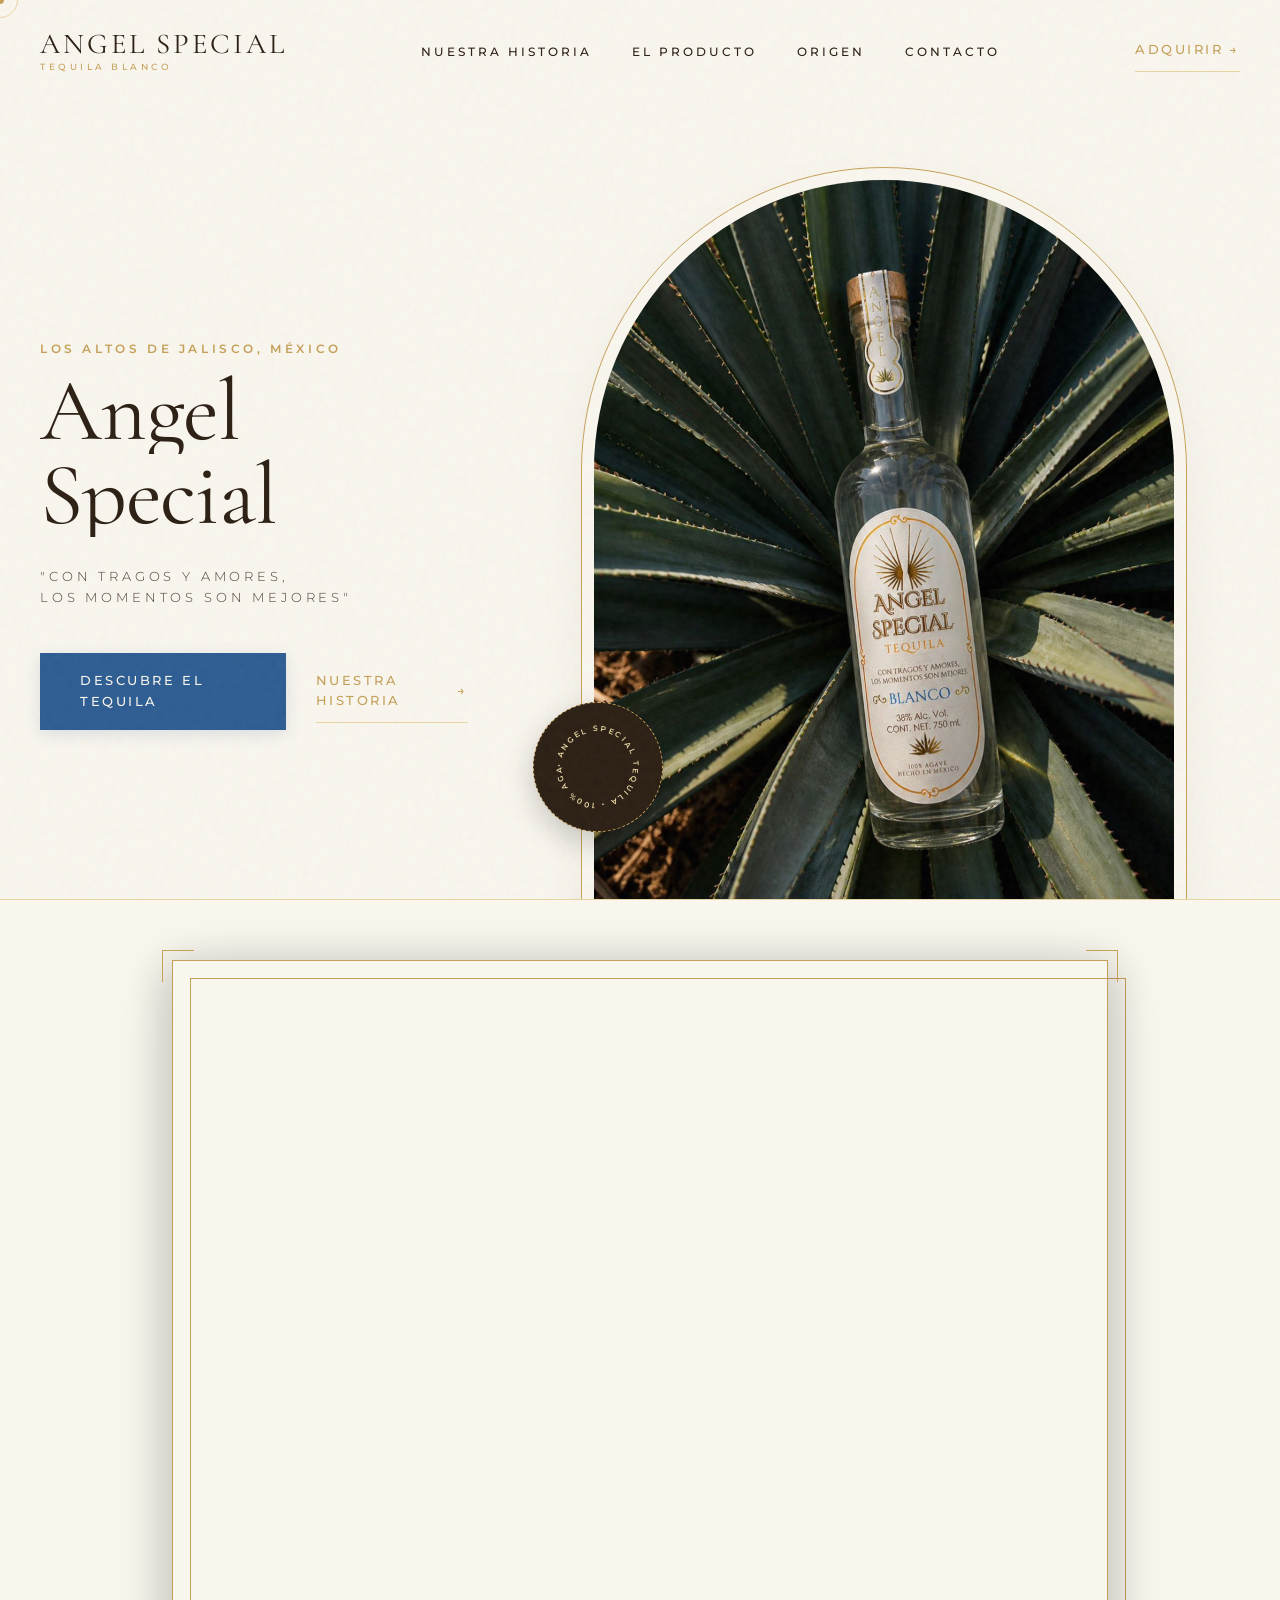
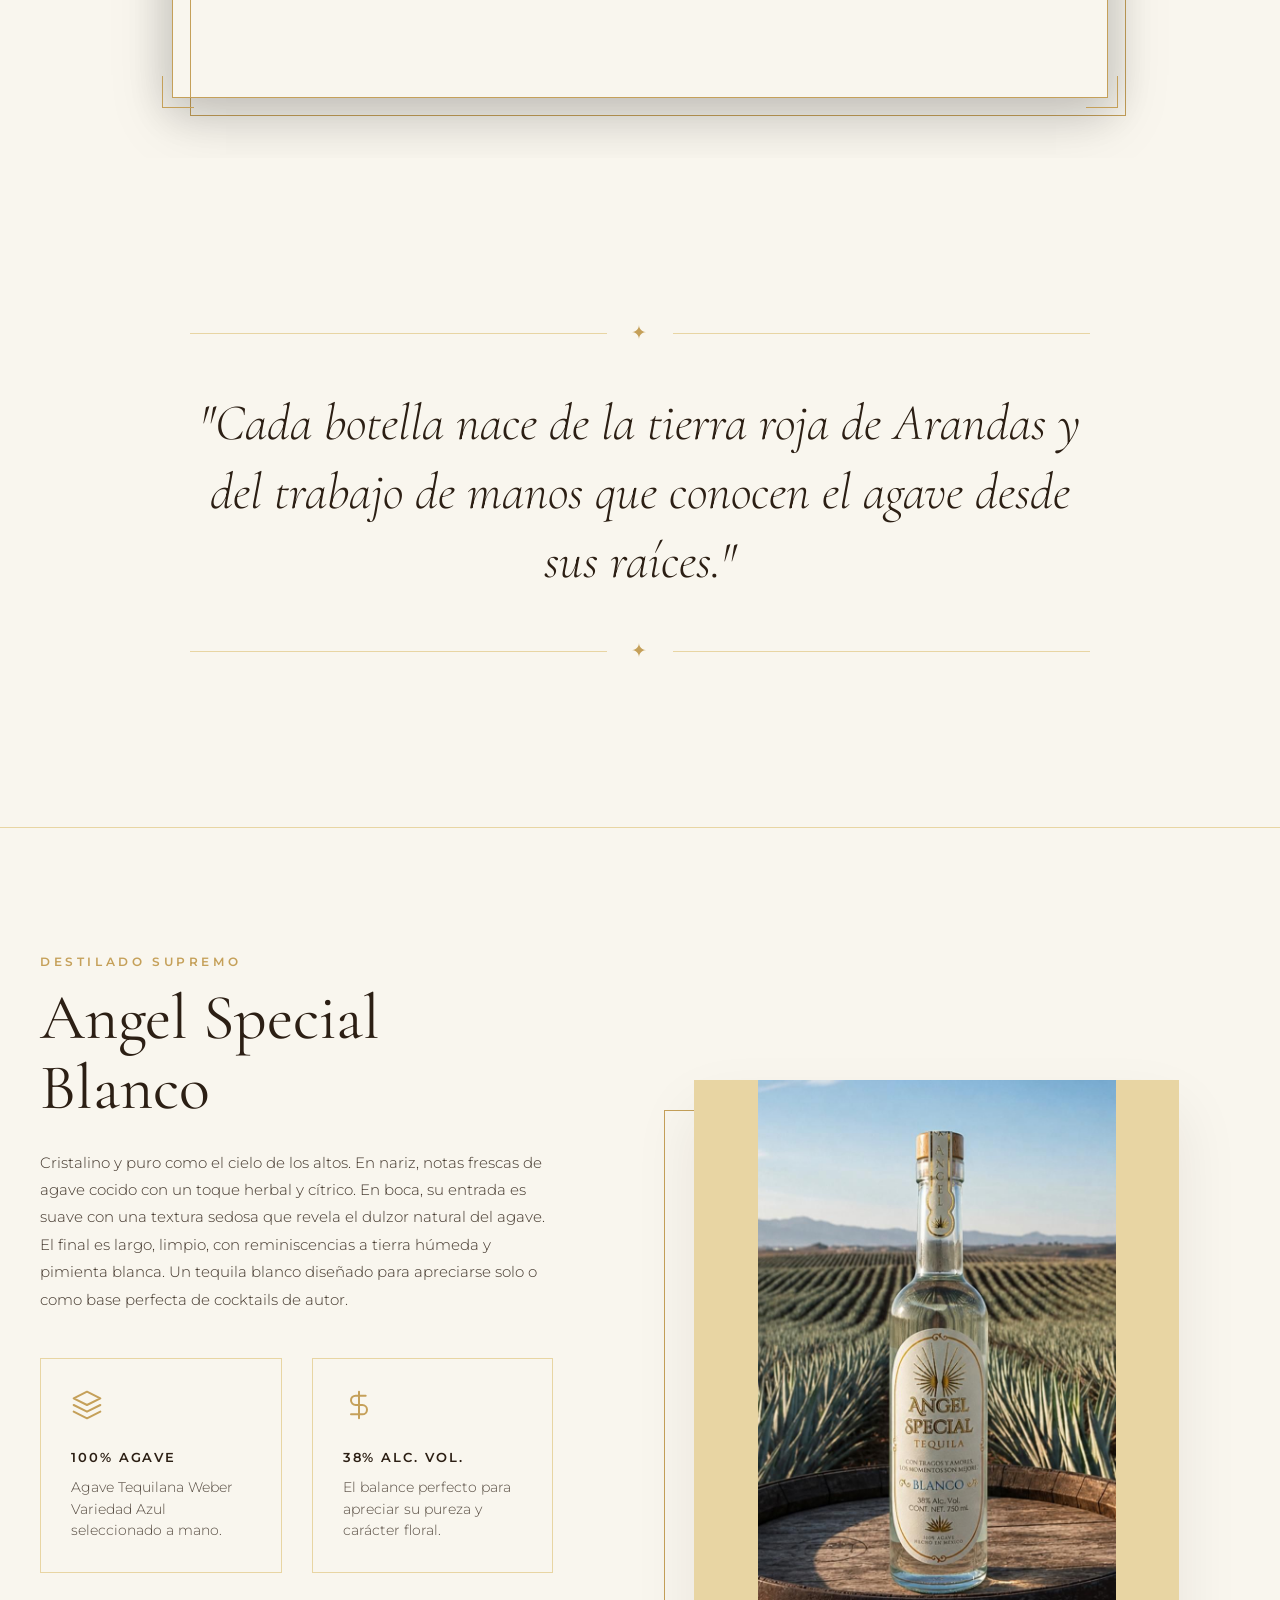
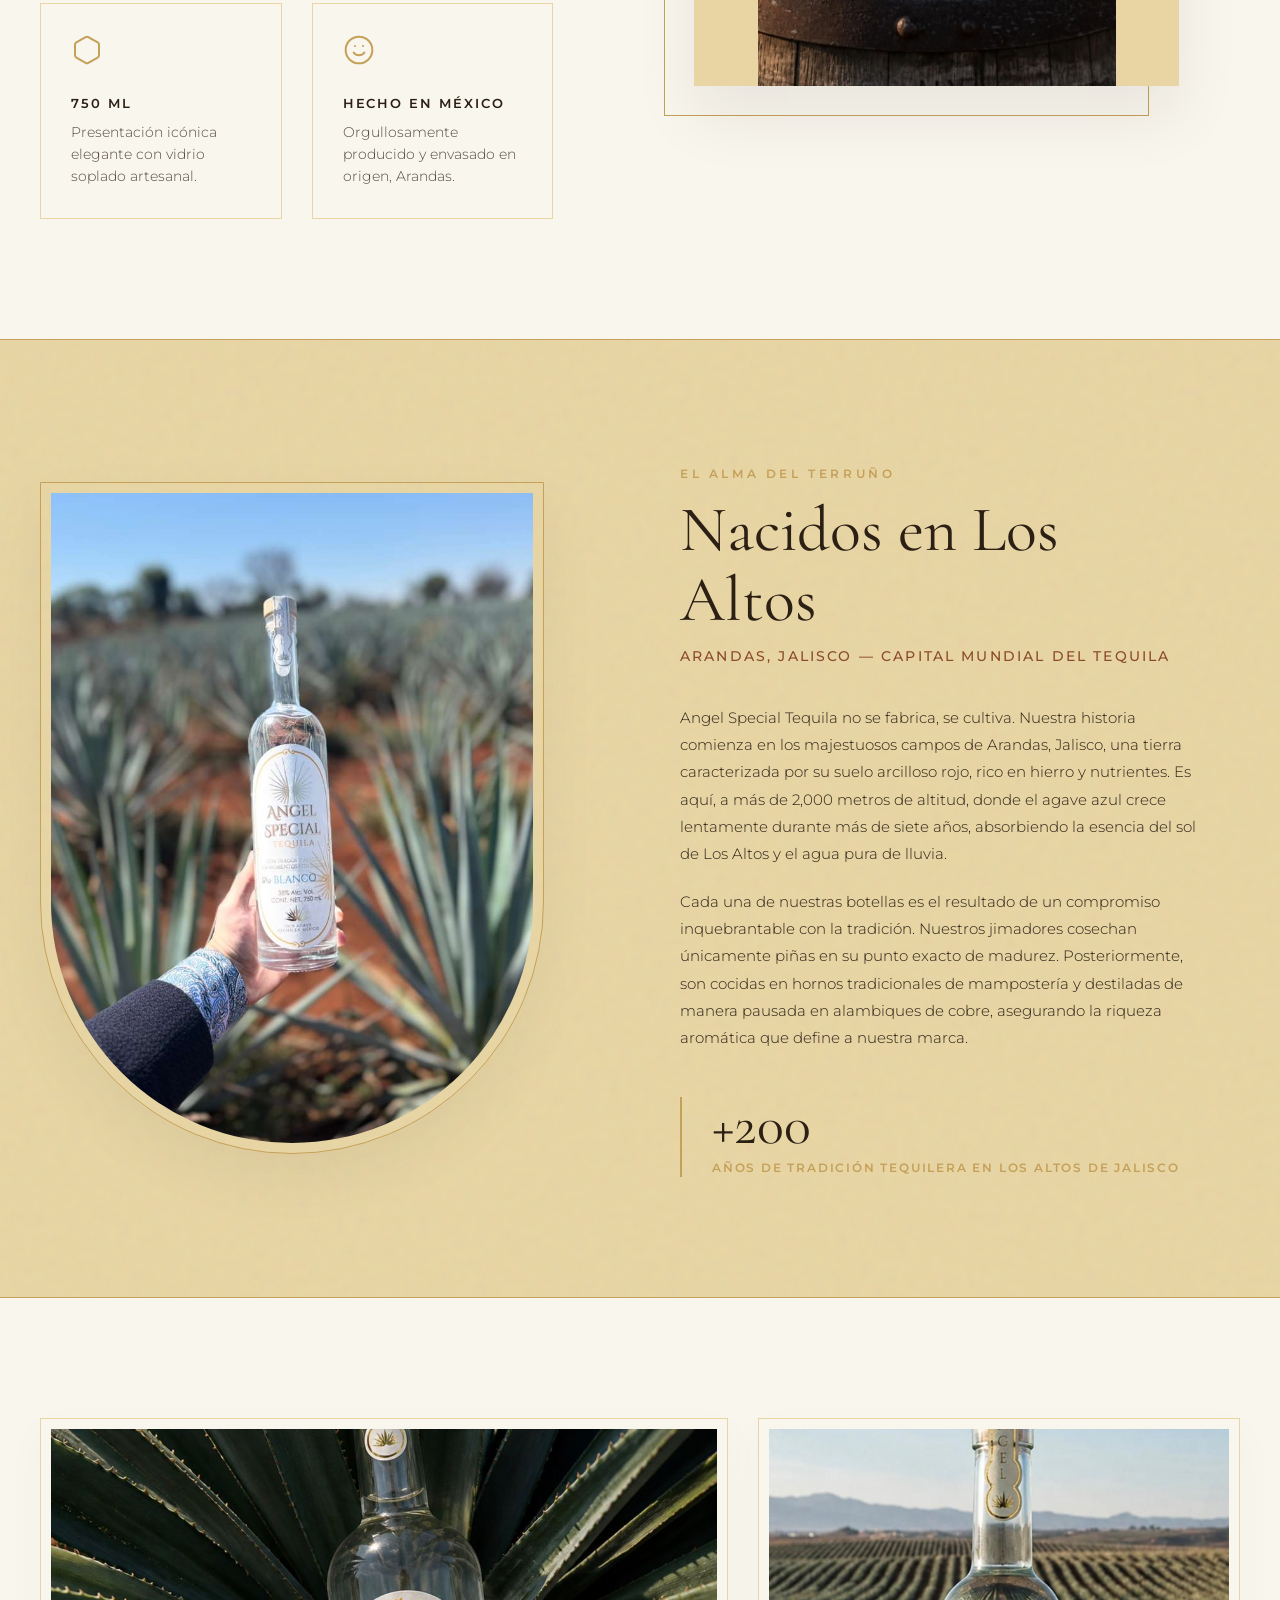
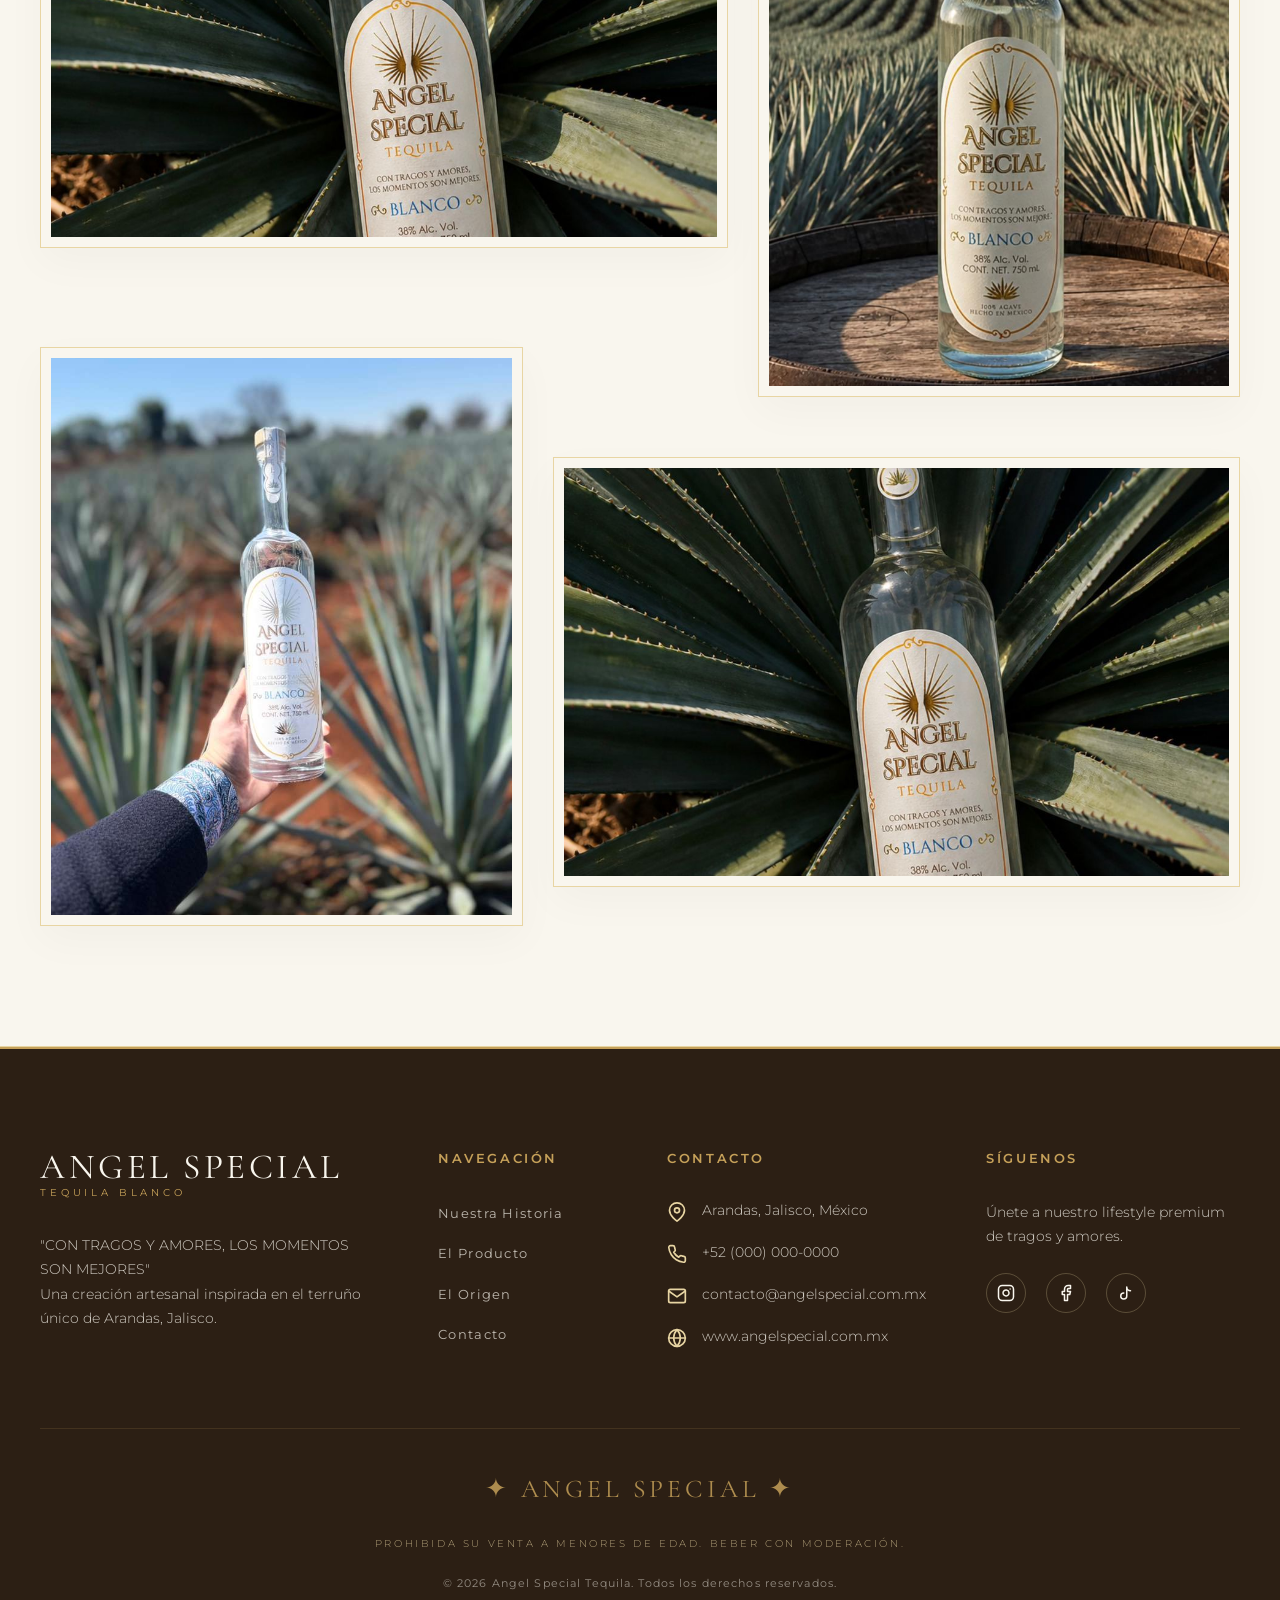
==== Angel Especial/index.html @ c97b9069 "feat: add Angel Special Tequila page" ====
<!DOCTYPE html>
<html lang="es">

<head>
  <meta charset="UTF-8">
  <meta name="viewport" content="width=device-width, initial-scale=1.0">
  <title>Angel Special Tequila | Orgullo de Los Altos de Jalisco</title>

  <!-- Meta tags de SEO y Optimización -->
  <meta name="description"
    content="Descubre Angel Special Tequila Blanco, 100% Agave Azul de Arandas, Jalisco. Tradición artesanal, sabor puro con notas cítricas e herbales. Un tequila premium excepcional.">
  <meta name="keywords"
    content="Tequila Blanco, Angel Special, Tequila Artesanal, Arandas Jalisco, Los Altos, Bebida Premium, 100% Agave">

  <!-- Open Graph / Redes Sociales -->
  <meta property="og:type" content="website">
  <meta property="og:title" content="Angel Special Tequila | Orgullo de Los Altos de Jalisco">
  <meta property="og:description"
    content="Sabor artesanal nacido de la tierra roja de Arandas. Con tragos y amores, los momentos son mejores.">
  <meta property="og:image" content="IMAGES/Botella en el agave.jpeg">
  <meta property="og:url" content="https://www.angelspecial.com.mx">

  <!-- Google Fonts -->
  <link rel="preconnect" href="https://fonts.googleapis.com">
  <link rel="preconnect" href="https://fonts.gstatic.com" crossorigin>
  <link
    href="https://fonts.googleapis.com/css2?family=Cormorant+Garamond:ital,wght@0,300;0,400;0,600;0,700;1,400;1,600&family=Montserrat:ital,wght@0,300;0,400;0,500;0,600;1,300&display=swap"
    rel="stylesheet">

  <style>
    /* ----------------------------------------------------
       SISTEMA DE DISEÑO & VARIABLES (:root)
       ---------------------------------------------------- */
    :root {
      /* Paleta de Colores Exclusiva */
      --color-ivory: #F9F6EE;
      /* Fondo principal — marfil cálido */
      --color-dark: #2C1F14;
      /* Textos y contrastes — marrón casi negro */
      --color-gold: #C5A059;
      /* Acentos primarios — oro envejecido */
      --color-gold-lt: #E8D5A3;
      /* Oro claro — fondos secundarios y bordes */
      --color-cobalt: #2D5D93;
      /* CTA principal — azul cobalto */
      --color-agave: #6B7B5E;
      /* Acento terciario — verde agave */
      --color-terra: #8B4B2A;
      /* Detalle cálido — tierra roja de Arandas */

      /* Tipografía */
      --font-display: 'Cormorant Garamond', serif;
      --font-sans: 'Montserrat', sans-serif;

      /* Animaciones y Transiciones */
      --transition-smooth: all 0.8s cubic-bezier(0.16, 1, 0.3, 1);
      --transition-medium: all 0.4s cubic-bezier(0.25, 0.8, 0.25, 1);
      --transition-fast: all 0.25s ease;

      /* Ancho de Contenedor */
      --max-width: 1400px;
    }

    /* Reset & Estilos Base */
    *,
    *::before,
    *::after {
      box-sizing: border-box;
      margin: 0;
      padding: 0;
    }

    html {
      scroll-behavior: smooth;
      -webkit-font-smoothing: antialiased;
      -moz-osx-font-smoothing: grayscale;
    }

    body {
      background-color: var(--color-ivory);
      color: var(--color-dark);
      font-family: var(--font-sans);
      font-weight: 400;
      line-height: 1.6;
      overflow-x: hidden;
      position: relative;
    }

    /* Textura de Papel de Lujo Sutil Overlay */
    body::before {
      content: "";
      position: fixed;
      top: 0;
      left: 0;
      width: 100vw;
      height: 100vh;
      pointer-events: none;
      z-index: 9999;
      opacity: 0.045;
      background-image: url("data:image/svg+xml,%3Csvg viewBox='0 0 200 200' xmlns='http://www.w3.org/2000/svg'%3E%3Cfilter id='noise'%3E%3CfeTurbulence type='fractalNoise' baseFrequency='0.65' numOctaves='3' stitchTiles='stitch'/%3E%3C/filter%3E%3Crect width='100%25' height='100%25' filter='url(%23noise)'/%3E%3C/svg%3E");
    }

    /* Ocultar cursor nativo en dispositivos con puntero fino para usar el cursor premium */
    @media (pointer: fine) {

      body,
      a,
      button,
      select,
      input,
      textarea {
        cursor: none !important;
      }
    }

    /* ----------------------------------------------------
       CURSOR PREMIUM PERSONALIZADO (Solo Desktop)
       ---------------------------------------------------- */
    .custom-cursor {
      display: none;
    }

    @media (pointer: fine) {
      .custom-cursor {
        display: block;
        width: 8px;
        height: 8px;
        background-color: var(--color-gold);
        border-radius: 50%;
        position: fixed;
        top: 0;
        left: 0;
        transform: translate(-50%, -50%);
        pointer-events: none;
        z-index: 10001;
        transition: width 0.2s, height 0.2s, background-color 0.2s;
      }

      .custom-cursor-follower {
        display: block;
        width: 36px;
        height: 36px;
        border: 1px solid var(--color-gold-lt);
        border-radius: 50%;
        position: fixed;
        top: 0;
        left: 0;
        transform: translate(-50%, -50%);
        pointer-events: none;
        z-index: 10000;
        transition: transform 0.08s cubic-bezier(0.25, 1, 0.5, 1), width 0.3s, height 0.3s, border-color 0.3s;
      }

      /* Hover States */
      body.hover-link .custom-cursor {
        width: 14px;
        height: 14px;
        background-color: var(--color-dark);
      }

      body.hover-link .custom-cursor-follower {
        width: 52px;
        height: 52px;
        border-color: var(--color-gold);
        background-color: rgba(197, 160, 89, 0.08);
      }

      body.hover-cobalt .custom-cursor {
        background-color: var(--color-cobalt);
        width: 12px;
        height: 12px;
      }

      body.hover-cobalt .custom-cursor-follower {
        border-color: var(--color-cobalt);
        background-color: rgba(45, 93, 147, 0.06);
        width: 52px;
        height: 52px;
      }
    }

    /* ----------------------------------------------------
       ELEMENTOS ESTRUCTURALES Y UTILIDADES
       ---------------------------------------------------- */
    .container {
      max-width: var(--max-width);
      margin: 0 auto;
      padding: 0 40px;
      position: relative;
    }

    @media (max-width: 768px) {
      .container {
        padding: 0 24px;
      }
    }

    section {
      padding: 120px 0;
      position: relative;
    }

    @media (max-width: 768px) {
      section {
        padding: 80px 0;
      }
    }

    /* Separadores Ornamentales */
    .ornament-separator {
      display: flex;
      align-items: center;
      justify-content: center;
      margin: 40px 0;
      position: relative;
      width: 100%;
    }

    .ornament-separator::before,
    .ornament-separator::after {
      content: "";
      height: 1px;
      background-color: var(--color-gold-lt);
      flex-grow: 1;
    }

    .ornament-separator::before {
      margin-right: 24px;
    }

    .ornament-separator::after {
      margin-left: 24px;
    }

    .ornament-diamond {
      font-family: var(--font-display);
      font-size: 1.2rem;
      color: var(--color-gold);
      user-select: none;
      letter-spacing: 0.15em;
    }

    /* Tipografía Global */
    h1,
    h2,
    h3,
    h4,
    .font-editorial {
      font-family: var(--font-display);
      font-weight: 400;
      color: var(--color-dark);
    }

    .eyebrow {
      font-family: var(--font-sans);
      font-size: 0.75rem;
      font-weight: 600;
      text-transform: uppercase;
      letter-spacing: 0.3em;
      color: var(--color-gold);
      display: inline-block;
      margin-bottom: 12px;
    }

    /* Botones y CTAs */
    .btn {
      display: inline-flex;
      align-items: center;
      justify-content: center;
      font-family: var(--font-sans);
      font-size: 0.8rem;
      font-weight: 500;
      text-transform: uppercase;
      letter-spacing: 0.2em;
      text-decoration: none;
      padding: 18px 40px;
      transition: var(--transition-medium);
      position: relative;
      z-index: 1;
      border: none;
    }

    .btn-primary {
      background-color: var(--color-cobalt);
      color: var(--color-ivory);
      box-shadow: 0 4px 15px rgba(45, 93, 147, 0.15);
    }

    .btn-primary::after {
      content: "";
      position: absolute;
      top: 0;
      left: 0;
      width: 100%;
      height: 100%;
      background-color: var(--color-dark);
      z-index: -1;
      transform: scaleX(0);
      transform-origin: right;
      transition: transform 0.4s cubic-bezier(0.16, 1, 0.3, 1);
    }

    .btn-primary:hover {
      box-shadow: 0 8px 25px rgba(45, 93, 147, 0.3);
      transform: translateY(-2px);
    }

    .btn-primary:hover::after {
      transform: scaleX(1);
      transform-origin: left;
    }

    .btn-secondary {
      background-color: transparent;
      color: var(--color-gold);
      padding: 10px 0;
      border-bottom: 1px solid var(--color-gold-lt);
      font-size: 0.8rem;
      transition: var(--transition-medium);
    }

    .btn-secondary span {
      display: inline-block;
      transition: transform 0.3s ease;
      margin-left: 6px;
    }

    .btn-secondary:hover {
      color: var(--color-dark);
      border-bottom-color: var(--color-dark);
    }

    .btn-secondary:hover span {
      transform: translateX(6px);
    }

    /* ----------------------------------------------------
       [ 1 ] NAV / HEADER
       ---------------------------------------------------- */
    .header-nav {
      position: fixed;
      top: 0;
      left: 0;
      width: 100%;
      z-index: 1000;
      transition: var(--transition-medium);
      padding: 30px 0;
      border-bottom: 1px solid transparent;
    }

    .header-nav.scrolled {
      background-color: var(--color-ivory);
      padding: 18px 0;
      border-bottom: 1px solid var(--color-gold-lt);
      box-shadow: 0 4px 20px rgba(44, 31, 20, 0.03);
    }

    .nav-container {
      display: flex;
      justify-content: space-between;
      align-items: center;
      max-width: var(--max-width);
      margin: 0 auto;
      padding: 0 40px;
    }

    @media (max-width: 768px) {
      .nav-container {
        padding: 0 24px;
      }
    }

    .logo {
      font-family: var(--font-display);
      font-size: 1.8rem;
      font-weight: 400;
      color: var(--color-dark);
      text-decoration: none;
      letter-spacing: 0.1em;
      transition: var(--transition-fast);
      display: flex;
      flex-direction: column;
      line-height: 1;
    }

    .logo span.sublogo {
      font-family: var(--font-sans);
      font-size: 0.55rem;
      font-weight: 500;
      letter-spacing: 0.4em;
      color: var(--color-gold);
      margin-top: 4px;
      text-transform: uppercase;
    }

    .nav-menu {
      display: flex;
      gap: 40px;
      list-style: none;
    }

    .nav-link {
      font-family: var(--font-sans);
      font-size: 0.75rem;
      font-weight: 500;
      text-transform: uppercase;
      letter-spacing: 0.25em;
      color: var(--color-dark);
      text-decoration: none;
      position: relative;
      padding: 8px 0;
      transition: var(--transition-fast);
    }

    .nav-link::after {
      content: "";
      position: absolute;
      bottom: 0;
      left: 0;
      width: 100%;
      height: 1px;
      background-color: var(--color-gold);
      transform: scaleX(0);
      transform-origin: right;
      transition: transform 0.4s cubic-bezier(0.16, 1, 0.3, 1);
    }

    .nav-link:hover {
      color: var(--color-gold);
    }

    .nav-link:hover::after {
      transform: scaleX(1);
      transform-origin: left;
    }

    .nav-actions {
      display: flex;
      align-items: center;
    }

    /* Menú Hamburguesa Minimalista (Mobile) */
    .menu-toggle {
      display: none;
      background: none;
      border: none;
      width: 30px;
      height: 20px;
      position: relative;
      z-index: 1100;
    }

    .menu-toggle span {
      display: block;
      width: 100%;
      height: 1px;
      background-color: var(--color-dark);
      position: absolute;
      transition: var(--transition-medium);
    }

    .menu-toggle span:nth-child(1) {
      top: 0;
    }

    .menu-toggle span:nth-child(2) {
      top: 9px;
    }

    .menu-toggle span:nth-child(3) {
      top: 18px;
    }

    .menu-toggle.active span:nth-child(1) {
      transform: translateY(9px) rotate(45deg);
      background-color: var(--color-ivory);
    }

    .menu-toggle.active span:nth-child(2) {
      opacity: 0;
    }

    .menu-toggle.active span:nth-child(3) {
      transform: translateY(-9px) rotate(-45deg);
      background-color: var(--color-ivory);
    }

    /* Cajón de Menú Móvil */
    .mobile-drawer {
      position: fixed;
      top: 0;
      right: -100%;
      width: 100%;
      height: 100vh;
      background-color: var(--color-dark);
      z-index: 1050;
      display: flex;
      flex-direction: column;
      justify-content: center;
      align-items: center;
      transition: right 0.6s cubic-bezier(0.16, 1, 0.3, 1);
      padding: 40px;
    }

    .mobile-drawer.active {
      right: 0;
    }

    .mobile-menu {
      list-style: none;
      text-align: center;
      display: flex;
      flex-direction: column;
      gap: 30px;
      margin-bottom: 50px;
    }

    .mobile-link {
      font-family: var(--font-display);
      font-size: 2.2rem;
      color: var(--color-ivory);
      text-decoration: none;
      letter-spacing: 0.1em;
      transition: var(--transition-fast);
      display: block;
    }

    .mobile-link:hover {
      color: var(--color-gold);
      transform: translateY(-5px);
    }

    .mobile-drawer-footer {
      text-align: center;
      color: var(--color-gold-lt);
    }

    .mobile-drawer-footer p {
      font-size: 0.7rem;
      letter-spacing: 0.2em;
      text-transform: uppercase;
      margin-bottom: 20px;
    }

    .mobile-drawer-socials {
      display: flex;
      gap: 20px;
      justify-content: center;
    }

    .mobile-drawer-socials a {
      color: var(--color-ivory);
      transition: var(--transition-fast);
    }

    .mobile-drawer-socials a:hover {
      color: var(--color-gold);
    }

    @media (max-width: 1024px) {
      .nav-menu {
        display: none;
      }

      .nav-actions {
        display: none;
      }

      .menu-toggle {
        display: block;
      }
    }

    /* ----------------------------------------------------
       [ 2 ] HERO SECTION
       ---------------------------------------------------- */
    .hero {
      height: 100vh;
      min-height: 750px;
      display: flex;
      align-items: center;
      padding: 0;
      position: relative;
      overflow: hidden;
      border-bottom: 1px solid var(--color-gold-lt);
    }

    .hero-layout {
      display: grid;
      grid-template-columns: 4.5fr 7.5fr;
      align-items: center;
      width: 100%;
      height: 100%;
      gap: 60px;
    }

    .hero-content {
      display: flex;
      flex-direction: column;
      justify-content: center;
      height: 100%;
      z-index: 10;
      padding-top: 80px;
    }

    .hero-title {
      font-size: 5.5rem;
      line-height: 0.95;
      margin-bottom: 30px;
      letter-spacing: -0.01em;
    }

    /* Animación de Título Palabra por Palabra */
    .word-wrapper {
      display: inline-block;
      overflow: hidden;
      vertical-align: bottom;
      margin-right: 0.15em;
    }

    .word-anim {
      display: inline-block;
      transform: translateY(110%);
      transition: transform 1.2s cubic-bezier(0.16, 1, 0.3, 1);
    }

    .hero.ready-to-animate .word-anim {
      transform: translateY(0);
    }

    .hero.ready-to-animate .word-anim.word-1 {
      transition-delay: 0.1s;
    }

    .hero.ready-to-animate .word-anim.word-2 {
      transition-delay: 0.25s;
    }

    .hero-slogan {
      font-family: var(--font-sans);
      font-size: 0.8rem;
      font-weight: 300;
      letter-spacing: 0.3em;
      text-transform: uppercase;
      color: var(--color-dark);
      margin-bottom: 45px;
      opacity: 0;
      transform: translateY(20px);
      transition: opacity 1.2s cubic-bezier(0.16, 1, 0.3, 1) 0.5s, transform 1.2s cubic-bezier(0.16, 1, 0.3, 1) 0.5s;
    }

    .hero.ready-to-animate .hero-slogan {
      opacity: 0.85;
      transform: translateY(0);
    }

    .hero-ctas {
      display: flex;
      align-items: center;
      gap: 30px;
      opacity: 0;
      transform: translateY(25px);
      transition: opacity 1.2s cubic-bezier(0.16, 1, 0.3, 1) 0.7s, transform 1.2s cubic-bezier(0.16, 1, 0.3, 1) 0.7s;
    }

    .hero.ready-to-animate .hero-ctas {
      opacity: 1;
      transform: translateY(0);
    }

    /* Hero Image Area (Asymmetric right column) */
    .hero-visual {
      height: 100%;
      width: 100%;
      position: relative;
      display: flex;
      align-items: center;
      justify-content: center;
      padding-top: 100px;
    }

    .hero-frame-container {
      width: 85%;
      height: 85%;
      position: relative;
      transform-style: preserve-3d;
      perspective: 1000px;
    }

    /* Arched Editorial Frame */
    .hero-arched-frame {
      width: 100%;
      height: 100%;
      border-radius: 400px 400px 0 0;
      border: 1px solid var(--color-gold);
      padding: 12px;
      position: relative;
      overflow: hidden;
      background-color: transparent;
      box-shadow: 0 20px 50px rgba(44, 31, 20, 0.05);
      transition: var(--transition-smooth);
    }

    .hero-arched-inner {
      width: 100%;
      height: 100%;
      border-radius: 388px 388px 0 0;
      overflow: hidden;
      position: relative;
      background: linear-gradient(135deg, #eae5d9 0%, #dbd4c3 100%);
    }

    .hero-image {
      width: 100%;
      height: 100%;
      object-fit: cover;
      transition: transform 0.6s cubic-bezier(0.25, 1, 0.5, 1);
      will-change: transform;
    }

    /* Sello Circular Giratorio Decorativo */
    .luxury-seal {
      position: absolute;
      bottom: 12%;
      left: -8%;
      width: 130px;
      height: 130px;
      z-index: 15;
      background-color: var(--color-dark);
      color: var(--color-gold-lt);
      border-radius: 50%;
      display: flex;
      align-items: center;
      justify-content: center;
      box-shadow: 0 10px 30px rgba(0, 0, 0, 0.2);
      border: 1px dashed var(--color-gold);
      transform: rotate(0deg);
      transition: var(--transition-smooth);
    }

    .luxury-seal svg {
      width: 80%;
      height: 80%;
      animation: rotateSeal 20s linear infinite;
    }

    @keyframes rotateSeal {
      to {
        transform: rotate(360deg);
      }
    }

    .luxury-seal-caption {
      position: absolute;
      bottom: -40px;
      right: 40px;
      font-family: var(--font-sans);
      font-size: 0.65rem;
      font-weight: 500;
      letter-spacing: 0.25em;
      text-transform: uppercase;
      color: var(--color-gold);
      opacity: 0.8;
    }

    /* Mobile Responsive para Hero */
    @media (max-width: 1200px) {
      .hero-title {
        font-size: 4.5rem;
      }
    }

    @media (max-width: 1024px) {
      .hero {
        height: auto;
        padding-top: 140px;
        padding-bottom: 80px;
      }

      .hero-layout {
        grid-template-columns: 1fr;
        gap: 50px;
      }

      .hero-content {
        padding-top: 0;
        text-align: center;
        align-items: center;
      }

      .hero-visual {
        padding-top: 0;
        height: 600px;
      }

      .hero-frame-container {
        width: 75%;
        height: 100%;
      }

      .luxury-seal {
        bottom: 5%;
        left: -4%;
        width: 100px;
        height: 100px;
      }
    }

    @media (max-width: 576px) {
      .hero-title {
        font-size: 3.5rem;
      }

      .hero-slogan {
        font-size: 0.7rem;
        letter-spacing: 0.2em;
      }

      .hero-ctas {
        flex-direction: column;
        width: 100%;
        gap: 15px;
      }

      .hero-ctas .btn {
        width: 100%;
      }

      .hero-visual {
        height: 480px;
      }

      .hero-frame-container {
        width: 90%;
      }
    }

    /* ----------------------------------------------------
       [ 3 ] STATEMENT / CITA DE MARCA
       ---------------------------------------------------- */
    .statement-section {
      background-color: var(--color-ivory);
      text-align: center;
      position: relative;
      z-index: 10;
    }

    .statement-content {
      max-width: 900px;
      margin: 0 auto;
    }

    .statement-quote {
      font-family: var(--font-display);
      font-size: 3.2rem;
      font-style: italic;
      font-weight: 300;
      color: var(--color-dark);
      line-height: 1.35;
      margin: 40px 0;
    }

    @media (max-width: 768px) {
      .statement-quote {
        font-size: 2.2rem;
      }
    }

    /* ----------------------------------------------------
       [ 4 ] EL PRODUCTO
       ---------------------------------------------------- */
    .product-section {
      background-color: var(--color-ivory);
      border-top: 1px solid var(--color-gold-lt);
    }

    .product-layout {
      display: grid;
      grid-template-columns: 5.5fr 6.5fr;
      gap: 80px;
      align-items: center;
    }

    .product-info {
      z-index: 10;
    }

    .product-title {
      font-size: 4rem;
      line-height: 1.1;
      margin-bottom: 25px;
    }

    .product-desc {
      font-family: var(--font-sans);
      font-weight: 300;
      font-size: 0.95rem;
      line-height: 1.8;
      color: var(--color-dark);
      margin-bottom: 45px;
      opacity: 0.9;
    }

    /* Grid de Características */
    .specs-grid {
      display: grid;
      grid-template-columns: repeat(2, 1fr);
      gap: 30px;
    }

    .spec-card {
      background-color: transparent;
      border: 1px solid var(--color-gold-lt);
      padding: 30px;
      transition: var(--transition-medium);
      position: relative;
      overflow: hidden;
    }

    .spec-card::before {
      content: "";
      position: absolute;
      top: 0;
      left: 0;
      width: 100%;
      height: 3px;
      background-color: var(--color-gold);
      transform: scaleX(0);
      transform-origin: left;
      transition: transform 0.4s cubic-bezier(0.16, 1, 0.3, 1);
    }

    .spec-card:hover {
      background-color: #fff;
      transform: translateY(-5px);
      box-shadow: 0 15px 35px rgba(44, 31, 20, 0.04);
      border-color: var(--color-gold);
    }

    .spec-card:hover::before {
      transform: scaleX(1);
    }

    .spec-icon {
      width: 32px;
      height: 32px;
      margin-bottom: 20px;
      color: var(--color-gold);
    }

    .spec-card h3 {
      font-family: var(--font-sans);
      font-size: 0.8rem;
      font-weight: 600;
      text-transform: uppercase;
      letter-spacing: 0.15em;
      color: var(--color-dark);
      margin-bottom: 8px;
    }

    .spec-card p {
      font-family: var(--font-sans);
      font-size: 0.85rem;
      font-weight: 300;
      color: var(--color-dark);
      opacity: 0.8;
    }

    /* Imagen del Producto en Lado Derecho */
    .product-visual {
      display: flex;
      justify-content: center;
      align-items: center;
      position: relative;
    }

    /* Offset Frame Aesthetic */
    .product-offset-frame {
      position: relative;
      width: 80%;
      aspect-ratio: 4 / 5;
    }

    .product-offset-border {
      position: absolute;
      top: 30px;
      left: -30px;
      width: 100%;
      height: 100%;
      border: 1px solid var(--color-gold);
      z-index: 1;
      pointer-events: none;
      transition: var(--transition-smooth);
    }

    .product-image-container {
      position: relative;
      width: 100%;
      height: 100%;
      overflow: hidden;
      z-index: 2;
      box-shadow: 0 30px 60px rgba(44, 31, 20, 0.08);
      background-color: var(--color-gold-lt);
    }

    .product-image {
      width: 100%;
      height: 100%;
      object-fit: contain;
      object-position: center;
      transition: transform 0.8s ease;
    }

    .product-offset-frame:hover .product-image {
      transform: scale(1.2);
    }

    .product-offset-frame:hover .product-offset-border {
      top: 15px;
      left: -15px;
    }

    @media (max-width: 1024px) {
      .product-layout {
        grid-template-columns: 1fr;
        gap: 60px;
      }

      .product-visual {
        order: -1;
      }

      .product-offset-frame {
        width: 65%;
      }
    }

    @media (max-width: 768px) {
      .product-title {
        font-size: 3.2rem;
      }

      .specs-grid {
        grid-template-columns: 1fr;
        gap: 20px;
      }

      .product-offset-frame {
        width: 85%;
      }
    }

    /* ----------------------------------------------------
       [ 5 ] NUESTRA HISTORIA / ORIGEN
       ---------------------------------------------------- */
    .history-section {
      background-color: var(--color-gold-lt);
      border-top: 1px solid var(--color-gold);
      border-bottom: 1px solid var(--color-gold);
      overflow: hidden;
    }

    /* Textura de grano extra en esta sección para dar sensación terrosa */
    .history-section::after {
      content: "";
      position: absolute;
      top: 0;
      left: 0;
      width: 100%;
      height: 100%;
      pointer-events: none;
      z-index: 1;
      opacity: 0.06;
      background-image: url("data:image/svg+xml,%3Csvg viewBox='0 0 200 200' xmlns='http://www.w3.org/2000/svg'%3E%3Cfilter id='noise'%3E%3CfeTurbulence type='fractalNoise' baseFrequency='0.4' numOctaves='4' stitchTiles='stitch'/%3E%3C/filter%3E%3Crect width='100%25' height='100%25' filter='url(%23noise)'/%3E%3C/svg%3E");
    }

    .history-layout {
      display: grid;
      grid-template-columns: 6fr 6fr;
      gap: 80px;
      align-items: center;
      position: relative;
      z-index: 2;
    }

    .history-visual {
      display: flex;
      justify-content: flex-start;
    }

    /* Elegante marco editorial en arco invertido o silueta moderna */
    .history-frame {
      width: 90%;
      aspect-ratio: 3 / 4;
      border-radius: 0 0 300px 300px;
      border: 1px solid var(--color-gold);
      padding: 10px;
      background-color: transparent;
      box-shadow: 0 25px 60px rgba(0, 0, 0, 0.05);
    }

    .history-frame-inner {
      width: 100%;
      height: 100%;
      border-radius: 0 0 290px 290px;
      overflow: hidden;
      position: relative;
      background-color: var(--color-dark);
    }

    .history-image {
      width: 100%;
      height: 100%;
      object-fit: cover;
      transition: transform 0.8s ease;
    }

    .history-frame:hover .history-image {
      transform: scale(1.05);
    }

    .history-info {
      padding-right: 40px;
    }

    .history-title {
      font-size: 4rem;
      line-height: 1.1;
      margin-bottom: 10px;
    }

    .history-subtitle {
      font-family: var(--font-sans);
      font-size: 0.9rem;
      font-weight: 500;
      text-transform: uppercase;
      letter-spacing: 0.15em;
      color: var(--color-terra);
      margin-bottom: 35px;
    }

    .history-text {
      font-family: var(--font-sans);
      font-size: 0.95rem;
      font-weight: 300;
      line-height: 1.8;
      color: var(--color-dark);
      margin-bottom: 45px;
    }

    .history-text p {
      margin-bottom: 20px;
    }

    /* Bloque Estadístico Exclusivo */
    .stat-callout {
      border-left: 2px solid var(--color-gold);
      padding-left: 30px;
      margin-top: 40px;
    }

    .stat-number {
      font-family: var(--font-display);
      font-size: 3.5rem;
      line-height: 1;
      color: var(--color-dark);
      margin-bottom: 5px;
    }

    .stat-label {
      font-family: var(--font-sans);
      font-size: 0.75rem;
      font-weight: 600;
      letter-spacing: 0.15em;
      text-transform: uppercase;
      color: var(--color-gold);
    }

    @media (max-width: 1024px) {
      .history-layout {
        grid-template-columns: 1fr;
        gap: 60px;
      }

      .history-visual {
        justify-content: center;
      }

      .history-frame {
        width: 70%;
      }

      .history-info {
        padding-right: 0;
      }
    }

    @media (max-width: 768px) {
      .history-title {
        font-size: 3.2rem;
      }

      .history-frame {
        width: 90%;
      }
    }

    /* ----------------------------------------------------
       [ 6 ] GALERÍA / AMBIENTE
       ---------------------------------------------------- */
    .gallery-section {
      background-color: var(--color-ivory);
      border-bottom: 1px solid var(--color-gold-lt);
    }

    .gallery-grid {
      display: grid;
      grid-template-columns: repeat(12, 1fr);
      gap: 30px;
      position: relative;
    }

    .gallery-item {
      position: relative;
      overflow: hidden;
      border: 1px solid var(--color-gold-lt);
      padding: 10px;
      background-color: transparent;
      box-shadow: 0 15px 40px rgba(44, 31, 20, 0.03);
      transition: var(--transition-medium);
    }

    .gallery-item-inner {
      width: 100%;
      height: 100%;
      overflow: hidden;
      position: relative;
      background-color: var(--color-dark);
    }

    .gallery-img {
      width: 100%;
      height: 100%;
      object-fit: cover;
      transition: transform 0.8s ease;
      display: block;
    }

    .gallery-item:hover {
      border-color: var(--color-gold);
      transform: translateY(-5px);
      box-shadow: 0 25px 50px rgba(44, 31, 20, 0.08);
    }

    .gallery-item:hover .gallery-img {
      transform: scale(1.06);
    }

    /* Distribución Editorial de la Galería Asimétrica */
    .gallery-item-1 {
      grid-column: span 7;
      aspect-ratio: 16 / 10;
    }

    .gallery-item-2 {
      grid-column: span 5;
      aspect-ratio: 10 / 12;
    }

    .gallery-item-3 {
      grid-column: span 5;
      aspect-ratio: 10 / 12;
      margin-top: -80px;
      /* Offset editorial de altura */
    }

    .gallery-item-4 {
      grid-column: span 7;
      aspect-ratio: 16 / 10;
      margin-top: 30px;
    }

    @media (max-width: 1024px) {
      .gallery-item-3 {
        margin-top: 0;
      }

      .gallery-item-4 {
        margin-top: 0;
      }
    }

    @media (max-width: 768px) {
      .gallery-grid {
        grid-template-columns: 1fr;
        gap: 30px;
      }

      .gallery-item {
        grid-column: span 12 !important;
        aspect-ratio: 4 / 3 !important;
      }
    }

    /* ----------------------------------------------------
       [ 7 ] CONTACTO / FOOTER
       ---------------------------------------------------- */
    footer {
      background-color: var(--color-dark);
      color: var(--color-ivory);
      padding: 100px 0 40px 0;
      border-top: 2px solid var(--color-gold);
      position: relative;
      z-index: 10;
    }

    .footer-grid {
      display: grid;
      grid-template-columns: 4fr 2fr 3fr 3fr;
      gap: 60px;
      margin-bottom: 80px;
    }

    .footer-col h3 {
      font-family: var(--font-sans);
      font-size: 0.8rem;
      font-weight: 600;
      text-transform: uppercase;
      letter-spacing: 0.2em;
      color: var(--color-gold);
      margin-bottom: 30px;
    }

    .footer-col p {
      font-family: var(--font-sans);
      font-size: 0.85rem;
      font-weight: 300;
      color: var(--color-ivory);
      opacity: 0.8;
      line-height: 1.8;
    }

    .footer-logo-area .footer-brand {
      font-family: var(--font-display);
      font-size: 2.2rem;
      color: var(--color-ivory);
      text-decoration: none;
      letter-spacing: 0.1em;
      display: inline-block;
      margin-bottom: 20px;
      line-height: 1;
    }

    .footer-logo-area .footer-brand span {
      display: block;
      font-family: var(--font-sans);
      font-size: 0.6rem;
      letter-spacing: 0.4em;
      color: var(--color-gold);
      margin-top: 4px;
      text-transform: uppercase;
    }

    .footer-links-list {
      list-style: none;
      display: flex;
      flex-direction: column;
      gap: 15px;
    }

    .footer-links-list a {
      font-family: var(--font-sans);
      font-size: 0.8rem;
      font-weight: 400;
      letter-spacing: 0.1em;
      color: var(--color-ivory);
      opacity: 0.7;
      text-decoration: none;
      transition: var(--transition-fast);
    }

    .footer-links-list a:hover {
      opacity: 1;
      color: var(--color-gold);
      padding-left: 6px;
    }

    /* Info de contacto */
    .contact-details {
      display: flex;
      flex-direction: column;
      gap: 20px;
    }

    .contact-item {
      display: flex;
      align-items: flex-start;
      gap: 15px;
    }

    .contact-icon {
      width: 20px;
      height: 20px;
      color: var(--color-gold-lt);
      flex-shrink: 0;
      margin-top: 2px;
    }

    .contact-text {
      font-family: var(--font-sans);
      font-size: 0.85rem;
      font-weight: 300;
      color: var(--color-ivory);
      opacity: 0.8;
    }

    .contact-text a {
      color: inherit;
      text-decoration: none;
      transition: var(--transition-fast);
    }

    .contact-text a:hover {
      color: var(--color-gold);
    }

    /* Redes Sociales y Newsletter */
    .social-links {
      display: flex;
      gap: 20px;
      margin-top: 25px;
    }

    .social-icon-btn {
      width: 40px;
      height: 40px;
      border: 1px solid rgba(232, 213, 163, 0.25);
      border-radius: 50%;
      display: flex;
      align-items: center;
      justify-content: center;
      color: var(--color-ivory);
      transition: var(--transition-medium);
      text-decoration: none;
    }

    .social-icon-btn svg {
      width: 18px;
      height: 18px;
    }

    .social-icon-btn:hover {
      border-color: var(--color-gold);
      background-color: var(--color-gold);
      color: var(--color-dark);
      transform: translateY(-3px);
    }

    /* Separador Final */
    .footer-bottom-separator {
      border-top: 1px solid rgba(197, 160, 89, 0.15);
      padding-top: 40px;
      display: flex;
      flex-direction: column;
      align-items: center;
      text-align: center;
    }

    .footer-logo-mark {
      font-family: var(--font-display);
      font-size: 1.6rem;
      color: var(--color-gold);
      margin-bottom: 25px;
      opacity: 0.85;
      letter-spacing: 0.15em;
    }

    .legal-notice {
      font-family: var(--font-sans);
      font-size: 0.65rem;
      font-weight: 300;
      letter-spacing: 0.25em;
      line-height: 2;
      text-transform: uppercase;
      color: var(--color-gold-lt);
      opacity: 0.7;
      max-width: 800px;
      margin: 0 auto;
    }

    .copyright {
      font-size: 0.7rem;
      margin-top: 20px;
      opacity: 0.5;
      letter-spacing: 0.1em;
    }

    @media (max-width: 1200px) {
      .footer-grid {
        grid-template-columns: repeat(2, 1fr);
        gap: 50px;
      }
    }

    @media (max-width: 768px) {
      footer {
        padding: 80px 0 40px 0;
      }

      .footer-grid {
        grid-template-columns: 1fr;
        gap: 40px;
      }

      .footer-col h3 {
        margin-bottom: 20px;
      }
    }

    /* ----------------------------------------------------
       SCROLL ANIMATIONS (Intersection Observer)
       ---------------------------------------------------- */
    .reveal {
      opacity: 0;
      transform: translateY(40px);
      transition: opacity 1.2s cubic-bezier(0.16, 1, 0.3, 1), transform 1.2s cubic-bezier(0.16, 1, 0.3, 1);
    }

    .reveal.active {
      opacity: 1;
      transform: translateY(0);
    }

    .reveal-delay-1 {
      transition-delay: 0.15s;
    }

    .reveal-delay-2 {
      transition-delay: 0.3s;
    }

    .reveal-delay-3 {
      transition-delay: 0.45s;
    }

    /* ----------------------------------------------------
       [ VIDEO SHOWCASE ] SECCIÓN DE VIDEO BOTELLA
       ---------------------------------------------------- */
    /* Sección contenedora */
    .video-showcase {
      padding: 60px 40px;
      background-color: var(--color-ivory);
      position: relative;
      display: flex;
      align-items: center;
      justify-content: center;
    }

    /* Wrapper del frame editorial (controla el tamaño y la posición del marco) */
    .video-showcase-frame {
      position: relative;
      width: 78%;
      max-width: 1300px;
    }

    /* Borde dorado offset — igual al estilo de las imágenes del producto */
    .video-showcase-border-offset {
      position: absolute;
      bottom: -18px;
      right: -18px;
      width: 100%;
      height: 100%;
      border: 1px solid var(--color-gold);
      z-index: 0;
      pointer-events: none;
      transition: var(--transition-smooth);
    }

    /* Esquinas decorativas en "L" (líneas cuadradas premium) */
    .video-corner {
      position: absolute;
      width: 32px;
      height: 32px;
      z-index: 20;
      pointer-events: none;
    }

    .video-corner-tl {
      top: -10px;
      left: -10px;
      border-top: 1.5px solid var(--color-gold);
      border-left: 1.5px solid var(--color-gold);
    }

    .video-corner-tr {
      top: -10px;
      right: -10px;
      border-top: 1.5px solid var(--color-gold);
      border-right: 1.5px solid var(--color-gold);
    }

    .video-corner-bl {
      bottom: -10px;
      left: -10px;
      border-bottom: 1.5px solid var(--color-gold);
      border-left: 1.5px solid var(--color-gold);
    }

    .video-corner-br {
      bottom: -10px;
      right: -10px;
      border-bottom: 1.5px solid var(--color-gold);
      border-right: 1.5px solid var(--color-gold);
    }

    /* Contenedor del video: rectangular con borde dorado */
    .video-showcase-inner {
      position: relative;
      width: 100%;
      height: 82vh;
      min-height: 520px;
      max-height: 1000px;
      border-radius: 0;
      border: 1px solid var(--color-gold);
      overflow: hidden;
      z-index: 1;
      box-shadow:
        0 8px 40px 8px rgba(0, 0, 0, 0.15),
        0 20px 60px 5px rgba(0, 0, 0, 0.10);
    }

    /* El overlay desactivado */
    .video-showcase-overlay {
      display: none;
    }

    /* El video: ocupa todo el marco */
    .video-showcase-video {
      position: absolute;
      inset: 0;
      width: 100%;
      height: 100%;
      object-fit: cover;
      object-position: center;
      z-index: 1;
      border-radius: 0;
    }

    /* Etiqueta superpuesta */
    .video-showcase-label {
      position: absolute;
      bottom: 50px;
      left: 50%;
      transform: translateX(-50%);
      z-index: 3;
      text-align: center;
      pointer-events: none;
      opacity: 0;
      transition: opacity 1.2s cubic-bezier(0.16, 1, 0.3, 1) 0.3s,
        transform 1.2s cubic-bezier(0.16, 1, 0.3, 1) 0.3s;
      transform: translateX(-50%) translateY(30px);
    }

    .video-showcase-label.visible {
      opacity: 1;
      transform: translateX(-50%) translateY(0);
    }

    .video-showcase-label .label-eyebrow {
      font-family: var(--font-sans);
      font-size: 0.7rem;
      font-weight: 600;
      text-transform: uppercase;
      letter-spacing: 0.4em;
      color: var(--color-gold);
      display: block;
      margin-bottom: 10px;
    }

    .video-showcase-label .label-title {
      font-family: var(--font-display);
      font-size: 3rem;
      font-weight: 300;
      font-style: italic;
      color: var(--color-ivory);
      line-height: 1.2;
      white-space: nowrap;
      text-shadow: 0 2px 20px rgba(0, 0, 0, 0.6);
    }

    @media (max-width: 768px) {
      .video-showcase {
        padding: 50px 20px;
      }

      .video-showcase-frame {
        width: 94%;
      }

      .video-showcase-inner {
        height: 72vh;
        min-height: 400px;
      }

      .video-showcase-video {
        border-radius: 0;
      }

      .video-showcase-label .label-title {
        font-size: 1.8rem;
      }
    }

    /* Animación de entrada/salida al scroll */
    .video-showcase {
      opacity: 0;
      transform: scale(0.97);
      transition:
        opacity 1s cubic-bezier(0.16, 1, 0.3, 1),
        transform 1s cubic-bezier(0.16, 1, 0.3, 1);
    }

    .video-showcase.in-view {
      opacity: 1;
      transform: scale(1);
    }

    .video-showcase.out-of-view {
      opacity: 0;
      transform: scale(0.97);
    }
  </style>
</head>

<body>

  <!-- Cursor Premium Personalizado -->
  <div class="custom-cursor" id="js-custom-cursor"></div>
  <div class="custom-cursor-follower" id="js-custom-cursor-follower"></div>

  <!-- [ 1 ] NAV / HEADER -->
  <header class="header-nav" id="js-header-nav">
    <div class="nav-container">
      <a href="#" class="logo js-hover-target" aria-label="Volver al inicio">
        ANGEL SPECIAL
        <span class="sublogo">Tequila Blanco</span>
      </a>

      <nav role="navigation" aria-label="Menú principal">
        <ul class="nav-menu">
          <li><a href="#historia" class="nav-link js-hover-target">Nuestra Historia</a></li>
          <li><a href="#producto" class="nav-link js-hover-target">El Producto</a></li>
          <li><a href="#origen" class="nav-link js-hover-target">Origen</a></li>
          <li><a href="#contacto" class="nav-link js-hover-target">Contacto</a></li>
        </ul>
      </nav>

      <div class="nav-actions">
        <a href="#contacto" class="btn btn-secondary js-hover-target">Adquirir<span>→</span></a>
      </div>

      <button class="menu-toggle js-hover-target" id="js-menu-toggle" aria-label="Abrir menú" aria-expanded="false"
        aria-controls="js-mobile-drawer">
        <span></span>
        <span></span>
        <span></span>
      </button>
    </div>
  </header>

  <!-- Cajón de Menú Móvil -->
  <div class="mobile-drawer" id="js-mobile-drawer">
    <ul class="mobile-menu">
      <li><a href="#historia" class="mobile-link js-hover-target">Nuestra Historia</a></li>
      <li><a href="#producto" class="mobile-link js-hover-target">El Producto</a></li>
      <li><a href="#origen" class="mobile-link js-hover-target">Origen</a></li>
      <li><a href="#contacto" class="mobile-link js-hover-target">Contacto</a></li>
    </ul>

    <div class="mobile-drawer-footer">
      <p>Síguenos en nuestras redes</p>
      <div class="mobile-drawer-socials">
        <a href="#" class="js-hover-target" aria-label="Instagram">
          <svg viewBox="0 0 24 24" width="24" height="24" stroke="currentColor" stroke-width="2" fill="none"
            stroke-linecap="round" stroke-linejoin="round">
            <rect x="2" y="2" width="20" height="20" rx="5" ry="5"></rect>
            <path d="M16 11.37A4 4 0 1 1 12.63 8 4 4 0 0 1 16 11.37z"></path>
            <line x1="17.5" y1="6.5" x2="17.51" y2="6.5"></line>
          </svg>
        </a>
        <a href="#" class="js-hover-target" aria-label="Facebook">
          <svg viewBox="0 0 24 24" width="24" height="24" stroke="currentColor" stroke-width="2" fill="none"
            stroke-linecap="round" stroke-linejoin="round">
            <path d="M18 2h-3a5 5 0 0 0-5 5v3H7v4h3v8h4v-8h3l1-4h-4V7a1 1 0 0 1 1-1h3z"></path>
          </svg>
        </a>
      </div>
    </div>
  </div>

  <main>
    <!-- [ 2 ] HERO SECTION -->
    <section class="hero" id="hero">
      <div class="container" style="height: 100%;">
        <div class="hero-layout">
          <!-- Text Area -->
          <div class="hero-content">
            <span class="eyebrow">Los Altos de Jalisco, México</span>

            <h1 class="hero-title" id="js-hero-title">
              <span class="word-wrapper"><span class="word-anim word-1">Angel</span></span><br>
              <span class="word-wrapper"><span class="word-anim word-2">Special</span></span>
            </h1>

            <p class="hero-slogan" id="js-hero-slogan">
              "CON TRAGOS Y AMORES,<br>LOS MOMENTOS SON MEJORES"
            </p>

            <div class="hero-ctas" id="js-hero-ctas">
              <a href="#producto" class="btn btn-primary js-hover-cobalt">Descubre el Tequila</a>
              <a href="#historia" class="btn btn-secondary js-hover-target">Nuestra Historia <span>→</span></a>
            </div>
          </div>

          <!-- Asymmetric Visual Area -->
          <div class="hero-visual" id="js-hero-visual">
            <div class="hero-frame-container" id="js-parallax-container">

              <!-- Sello de Lujo Rotativo -->
              <div class="luxury-seal">
                <svg viewBox="0 0 100 100">
                  <path id="seal-text-path" d="M 50,50 m -35,0 a 35,35 0 1,1 70,0 a 35,35 0 1,1 -70,0" fill="none">
                  </path>
                  <text font-family="'Montserrat', sans-serif" font-size="7.5" font-weight="600"
                    fill="var(--color-gold-lt)" letter-spacing="2">
                    <textPath href="#seal-text-path" startOffset="0%">
                      • ANGEL SPECIAL TEQUILA • 100% AGAVE AZUL •
                    </textPath>
                  </text>
                </svg>
              </div>

              <!-- Arched editorial Frame -->
              <div class="hero-arched-frame" id="js-parallax-frame">
                <div class="hero-arched-inner">
                  <!-- Fallback: dynamic high-end CSS background if image fails -->
                  <img src="IMAGES/Botella en el agave.jpeg"
                    alt="Botella de Angel Special Tequila en los majestuosos campos de agave azul de Arandas, Jalisco"
                    class="hero-image" loading="eager">
                </div>
              </div>

              <span class="luxury-seal-caption">Colección Artesanal</span>
            </div>
          </div>
        </div>
      </div>
    </section>

    <!-- [ VIDEO ] BOTELLA CAL — SHOWCASE -->
    <section class="video-showcase" id="js-video-showcase">
      <!-- Frame editorial: borde dorado + esquinas decorativas -->
      <div class="video-showcase-frame">

        <!-- Borde dorado offset (igual que en las imágenes del producto) -->
        <div class="video-showcase-border-offset"></div>

        <!-- Esquinas decorativas en "L" -->
        <div class="video-corner video-corner-tl"></div>
        <div class="video-corner video-corner-tr"></div>
        <div class="video-corner video-corner-bl"></div>
        <div class="video-corner video-corner-br"></div>

        <!-- Contenedor con borde dorado + video -->
        <div class="video-showcase-inner">
          <div class="video-showcase-overlay"></div>

          <video class="video-showcase-video" id="js-showcase-video" src="VIDEOS/Botella Cal(1).mp4" autoplay muted loop
            playsinline preload="auto" aria-label="Video de la botella Angel Special Tequila"></video>

          <!-- Etiqueta superpuesta -->
          <div class="video-showcase-label" id="js-video-label">
            <span class="label-eyebrow">Pureza en cada gota</span>
            <span class="label-title">Angel Special Tequila Blanco</span>
          </div>
        </div>

      </div>
    </section>

    <!-- [ 3 ] STATEMENT / CITA DE MARCA -->
    <section class="statement-section">
      <div class="container">
        <div class="statement-content reveal">
          <div class="ornament-separator">
            <span class="ornament-diamond">✦</span>
          </div>

          <blockquote class="statement-quote">
            "Cada botella nace de la tierra roja de Arandas y del trabajo de manos que conocen el agave desde sus
            raíces."
          </blockquote>

          <div class="ornament-separator">
            <span class="ornament-diamond">✦</span>
          </div>
        </div>
      </div>
    </section>

    <!-- [ 4 ] EL PRODUCTO -->
    <section class="product-section" id="producto">
      <div class="container">
        <div class="product-layout">
          <!-- Text Info left -->
          <div class="product-info reveal">
            <span class="eyebrow">Destilado Supremo</span>
            <h2 class="product-title">Angel Special Blanco</h2>

            <p class="product-desc">
              Cristalino y puro como el cielo de los altos. En nariz, notas frescas de agave cocido con un toque herbal
              y cítrico. En boca, su entrada es suave con una textura sedosa que revela el dulzor natural del agave. El
              final es largo, limpio, con reminiscencias a tierra húmeda y pimienta blanca. Un tequila blanco diseñado
              para apreciarse solo o como base perfecta de cocktails de autor.
            </p>

            <!-- Grid de Características -->
            <div class="specs-grid">
              <!-- Card 1 -->
              <div class="spec-card reveal reveal-delay-1">
                <svg class="spec-icon" viewBox="0 0 24 24" fill="none" stroke="currentColor" stroke-width="1.5"
                  stroke-linecap="round" stroke-linejoin="round">
                  <path d="M12 2L2 7l10 5 10-5-10-5zM2 17l10 5 10-5M2 12l10 5 10-5"></path>
                </svg>
                <h3>100% Agave</h3>
                <p>Agave Tequilana Weber Variedad Azul seleccionado a mano.</p>
              </div>

              <!-- Card 2 -->
              <div class="spec-card reveal reveal-delay-2">
                <svg class="spec-icon" viewBox="0 0 24 24" fill="none" stroke="currentColor" stroke-width="1.5"
                  stroke-linecap="round" stroke-linejoin="round">
                  <path d="M12 2v20M17 5H9.5a3.5 3.5 0 0 0 0 7h5a3.5 3.5 0 0 1 0 7H6"></path>
                </svg>
                <h3>38% Alc. Vol.</h3>
                <p>El balance perfecto para apreciar su pureza y carácter floral.</p>
              </div>

              <!-- Card 3 -->
              <div class="spec-card reveal reveal-delay-1">
                <svg class="spec-icon" viewBox="0 0 24 24" fill="none" stroke="currentColor" stroke-width="1.5"
                  stroke-linecap="round" stroke-linejoin="round">
                  <path
                    d="M21 16V8a2 2 0 0 0-1-1.73l-7-4a2 2 0 0 0-2 0l-7 4A2 2 0 0 0 3 8v8a2 2 0 0 0 1 1.73l7 4a2 2 0 0 0 2 0l7-4A2 2 0 0 0 21 16z">
                  </path>
                </svg>
                <h3>750 ml</h3>
                <p>Presentación icónica elegante con vidrio soplado artesanal.</p>
              </div>

              <!-- Card 4 -->
              <div class="spec-card reveal reveal-delay-2">
                <svg class="spec-icon" viewBox="0 0 24 24" fill="none" stroke="currentColor" stroke-width="1.5"
                  stroke-linecap="round" stroke-linejoin="round">
                  <circle cx="12" cy="12" r="10"></circle>
                  <path d="M8 14s1.5 2 4 2 4-2 4-2M9 9h.01M15 9h.01"></path>
                </svg>
                <h3>Hecho en México</h3>
                <p>Orgullosamente producido y envasado en origen, Arandas.</p>
              </div>
            </div>
          </div>

          <!-- Image Right Column -->
          <div class="product-visual reveal reveal-delay-2">
            <div class="product-offset-frame">
              <div class="product-offset-border"></div>
              <div class="product-image-container">
                <img src="IMAGES/Botella en el barril .jpeg"
                  alt="Elegante presentación de Angel Special Tequila reposando junto a las selectas barricas de roble de Arandas"
                  class="product-image" loading="lazy">
              </div>
            </div>
          </div>
        </div>
      </div>
    </section>

    <!-- [ 5 ] NUESTRA HISTORIA / ORIGEN -->
    <section class="history-section" id="historia">
      <div class="container">
        <div class="history-layout">
          <!-- Image left -->
          <div class="history-visual reveal">
            <div class="history-frame">
              <div class="history-frame-inner">
                <img src="IMAGES/Botella sostenida con la mano.jpeg"
                  alt="Jimador sosteniendo con orgullo la botella de Angel Special Tequila, reflejando el carácter puramente humano de nuestra destilería"
                  class="history-image" loading="lazy">
              </div>
            </div>
          </div>

          <!-- Text right -->
          <div class="history-info reveal reveal-delay-1">
            <span class="eyebrow" id="origen">El Alma del Terruño</span>
            <h2 class="history-title">Nacidos en Los Altos</h2>
            <h3 class="history-subtitle">Arandas, Jalisco — Capital Mundial del Tequila</h3>

            <div class="history-text">
              <p>
                Angel Special Tequila no se fabrica, se cultiva. Nuestra historia comienza en los majestuosos campos de
                Arandas, Jalisco, una tierra caracterizada por su suelo arcilloso rojo, rico en hierro y nutrientes. Es
                aquí, a más de 2,000 metros de altitud, donde el agave azul crece lentamente durante más de siete años,
                absorbiendo la esencia del sol de Los Altos y el agua pura de lluvia.
              </p>
              <p>
                Cada una de nuestras botellas es el resultado de un compromiso inquebrantable con la tradición. Nuestros
                jimadores cosechan únicamente piñas en su punto exacto de madurez. Posteriormente, son cocidas en hornos
                tradicionales de mampostería y destiladas de manera pausada en alambiques de cobre, asegurando la
                riqueza aromática que define a nuestra marca.
              </p>
            </div>

            <!-- Bloque Estadístico -->
            <div class="stat-callout reveal reveal-delay-2">
              <div class="stat-number">+200</div>
              <div class="stat-label">Años de tradición tequilera en Los Altos de Jalisco</div>
            </div>
          </div>
        </div>
      </div>
    </section>

    <!-- [ 6 ] GALERÍA / AMBIENTE -->
    <section class="gallery-section">
      <div class="container">
        <div class="gallery-grid">
          <!-- Item 1 (Grande) -->
          <div class="gallery-item gallery-item-1 reveal">
            <div class="gallery-item-inner">
              <img src="IMAGES/Botella en el agave.jpeg"
                alt="Los majestuosos surcos de agaves azules extendiéndose bajo el sol de Arandas, origen de Angel Special"
                class="gallery-img" loading="lazy">
            </div>
          </div>

          <!-- Item 2 -->
          <div class="gallery-item gallery-item-2 reveal reveal-delay-1">
            <div class="gallery-item-inner">
              <img src="IMAGES/Botella en el barril .jpeg"
                alt="La mística atmósfera de nuestra bodega de añejamiento en roble blanco" class="gallery-img"
                loading="lazy">
            </div>
          </div>

          <!-- Item 3 -->
          <div class="gallery-item gallery-item-3 reveal">
            <div class="gallery-item-inner">
              <img src="IMAGES/Botella sostenida con la mano.jpeg"
                alt="Detalle de la jimación del agave azul seleccionada meticulosamente en el campo" class="gallery-img"
                loading="lazy">
            </div>
          </div>

          <!-- Item 4 -->
          <div class="gallery-item gallery-item-4 reveal reveal-delay-1">
            <div class="gallery-item-inner">
              <img src="IMAGES/Botella en el agave.jpeg"
                alt="El destilado fluyendo cristalino, reflejo del proceso de triple destilación artesanal"
                class="gallery-img" loading="lazy">
            </div>
          </div>
        </div>
      </div>
    </section>
  </main>

  <!-- [ 7 ] CONTACTO / FOOTER -->
  <footer id="contacto">
    <div class="container">
      <div class="footer-grid">
        <!-- Col 1: Logo & Statement -->
        <div class="footer-col footer-logo-area">
          <a href="#" class="footer-brand js-hover-target">
            ANGEL SPECIAL
            <span>Tequila Blanco</span>
          </a>
          <p style="margin-top: 15px;">
            "CON TRAGOS Y AMORES, LOS MOMENTOS SON MEJORES"<br>
            Una creación artesanal inspirada en el terruño único de Arandas, Jalisco.
          </p>
        </div>

        <!-- Col 2: Navigation Links -->
        <div class="footer-col">
          <h3>Navegación</h3>
          <ul class="footer-links-list">
            <li><a href="#historia" class="js-hover-target">Nuestra Historia</a></li>
            <li><a href="#producto" class="js-hover-target">El Producto</a></li>
            <li><a href="#origen" class="js-hover-target">El Origen</a></li>
            <li><a href="#contacto" class="js-hover-target">Contacto</a></li>
          </ul>
        </div>

        <!-- Col 3: Contact Info -->
        <div class="footer-col">
          <h3>Contacto</h3>
          <div class="contact-details">
            <!-- Dirección -->
            <div class="contact-item">
              <svg class="contact-icon" viewBox="0 0 24 24" fill="none" stroke="currentColor" stroke-width="2"
                stroke-linecap="round" stroke-linejoin="round">
                <path d="M21 10c0 7-9 13-9 13s-9-6-9-13a9 9 0 0 1 18 0z"></path>
                <circle cx="12" cy="10" r="3"></circle>
              </svg>
              <span class="contact-text">Arandas, Jalisco, México</span>
            </div>

            <!-- Teléfono -->
            <div class="contact-item">
              <svg class="contact-icon" viewBox="0 0 24 24" fill="none" stroke="currentColor" stroke-width="2"
                stroke-linecap="round" stroke-linejoin="round">
                <path
                  d="M22 16.92v3a2 2 0 0 1-2.18 2 19.79 19.79 0 0 1-8.63-3.07 19.5 19.5 0 0 1-6-6 19.79 19.79 0 0 1-3.07-8.67A2 2 0 0 1 4.11 2h3a2 2 0 0 1 2 1.72 12.84 12.84 0 0 0 .7 2.81 2 2 0 0 1-.45 2.11L8.09 9.91a16 16 0 0 0 6 6l1.27-1.27a2 2 0 0 1 2.11-.45 12.84 12.84 0 0 0 2.81.7A2 2 0 0 1 22 16.92z">
                </path>
              </svg>
              <span class="contact-text"><a href="tel:+520000000000" class="js-hover-target">+52 (000)
                  000-0000</a></span>
            </div>

            <!-- Email -->
            <div class="contact-item">
              <svg class="contact-icon" viewBox="0 0 24 24" fill="none" stroke="currentColor" stroke-width="2"
                stroke-linecap="round" stroke-linejoin="round">
                <path d="M4 4h16c1.1 0 2 .9 2 2v12c0 1.1-.9 2-2 2H4c-1.1 0-2-.9-2-2V6c0-1.1.9-2 2-2z"></path>
                <polyline points="22,6 12,13 2,6"></polyline>
              </svg>
              <span class="contact-text"><a href="mailto:contacto@angelspecial.com.mx"
                  class="js-hover-target">contacto@angelspecial.com.mx</a></span>
            </div>

            <!-- Web -->
            <div class="contact-item">
              <svg class="contact-icon" viewBox="0 0 24 24" fill="none" stroke="currentColor" stroke-width="2"
                stroke-linecap="round" stroke-linejoin="round">
                <circle cx="12" cy="12" r="10"></circle>
                <line x1="2" y1="12" x2="22" y2="12"></line>
                <path d="M12 2a15.3 15.3 0 0 1 4 10 15.3 15.3 0 0 1-4 10 15.3 15.3 0 0 1-4-10 15.3 15.3 0 0 1 4-10z">
                </path>
              </svg>
              <span class="contact-text"><a href="http://www.angelspecial.com.mx" target="_blank"
                  class="js-hover-target">www.angelspecial.com.mx</a></span>
            </div>
          </div>
        </div>

        <!-- Col 4: Redes & Legal breve -->
        <div class="footer-col">
          <h3>Síguenos</h3>
          <p>Únete a nuestro lifestyle premium de tragos y amores.</p>
          <div class="social-links">
            <a href="#" class="social-icon-btn js-hover-target" aria-label="Instagram de Angel Special Tequila">
              <svg viewBox="0 0 24 24" fill="none" stroke="currentColor" stroke-width="2" stroke-linecap="round"
                stroke-linejoin="round">
                <rect x="2" y="2" width="20" height="20" rx="5" ry="5"></rect>
                <path d="M16 11.37A4 4 0 1 1 12.63 8 4 4 0 0 1 16 11.37z"></path>
                <line x1="17.5" y1="6.5" x2="17.51" y2="6.5"></line>
              </svg>
            </a>
            <a href="#" class="social-icon-btn js-hover-target" aria-label="Facebook de Angel Special Tequila">
              <svg viewBox="0 0 24 24" fill="none" stroke="currentColor" stroke-width="2" stroke-linecap="round"
                stroke-linejoin="round">
                <path d="M18 2h-3a5 5 0 0 0-5 5v3H7v4h3v8h4v-8h3l1-4h-4V7a1 1 0 0 1 1-1h3z"></path>
              </svg>
            </a>
            <a href="#" class="social-icon-btn js-hover-target" aria-label="TikTok de Angel Special Tequila">
              <!-- TikTok SVG Icon -->
              <svg viewBox="0 0 24 24" fill="none" stroke="currentColor" stroke-width="2" stroke-linecap="round"
                stroke-linejoin="round">
                <path d="M9 12a4 4 0 1 0 4 4V4a5 5 0 0 0 5 5"></path>
              </svg>
            </a>
          </div>
        </div>
      </div>

      <!-- Separador Final Legal -->
      <div class="footer-bottom-separator">
        <div class="footer-logo-mark">✦ ANGEL SPECIAL ✦</div>
        <p class="legal-notice">
          PROHIBIDA SU VENTA A MENORES DE EDAD. BEBER CON MODERACIÓN.
        </p>
        <p class="copyright">
          © 2026 Angel Special Tequila. Todos los derechos reservados.
        </p>
      </div>
    </div>
  </footer>

  <!-- ----------------------------------------------------
       VANILLA JAVASCRIPT LAYER
       ---------------------------------------------------- -->
  <script>
    document.addEventListener("DOMContentLoaded", () => {

      // [ 1 ] ANIMACIÓN DE ENTRADA HERO (Word reveal & Slogans)
      const heroSection = document.getElementById("hero");
      setTimeout(() => {
        heroSection.classList.add("ready-to-animate");
      }, 100);

      // [ 2 ] EFECTO SCROLL EN NAV (Transparente -> Sólido)
      const navHeader = document.getElementById("js-header-nav");
      window.addEventListener("scroll", () => {
        if (window.scrollY > 80) {
          navHeader.classList.add("scrolled");
        } else {
          navHeader.classList.remove("scrolled");
        }
      });

      // [ 3 ] MENÚ HAMBURGUESA MOBILE
      const menuToggle = document.getElementById("js-menu-toggle");
      const mobileDrawer = document.getElementById("js-mobile-drawer");
      const mobileLinks = document.querySelectorAll(".mobile-link");

      menuToggle.addEventListener("click", () => {
        const expanded = menuToggle.getAttribute("aria-expanded") === "true";
        menuToggle.setAttribute("aria-expanded", !expanded);
        menuToggle.classList.toggle("active");
        mobileDrawer.classList.toggle("active");

        // Bloquear scroll del body al abrir el drawer
        document.body.style.overflow = !expanded ? "hidden" : "";
      });

      // Cerrar menú al hacer click en links
      mobileLinks.forEach(link => {
        link.addEventListener("click", () => {
          menuToggle.setAttribute("aria-expanded", "false");
          menuToggle.classList.remove("active");
          mobileDrawer.classList.remove("active");
          document.body.style.overflow = "";
        });
      });

      // [ 4 ] CURSOR PREMIUM PERSONALIZADO (Desktop)
      const cursor = document.getElementById("js-custom-cursor");
      const cursorFollower = document.getElementById("js-custom-cursor-follower");
      const hoverTargets = document.querySelectorAll(".js-hover-target");
      const hoverCobaltTargets = document.querySelectorAll(".js-hover-cobalt");

      let cursorX = 0, cursorY = 0;
      let followerX = 0, followerY = 0;

      // Trackear movimiento de mouse
      document.addEventListener("mousemove", (e) => {
        cursorX = e.clientX;
        cursorY = e.clientY;

        cursor.style.left = `${cursorX}px`;
        cursor.style.top = `${cursorY}px`;
      });

      // Suavizado del follower mediante requestAnimationFrame (Lerp)
      function updateFollower() {
        // Linear Interpolation (Lerp) para efecto orgánico suave
        followerX += (cursorX - followerX) * 0.12;
        followerY += (cursorY - followerY) * 0.12;

        cursorFollower.style.left = `${followerX}px`;
        cursorFollower.style.top = `${followerY}px`;

        requestAnimationFrame(updateFollower);
      }
      requestAnimationFrame(updateFollower);

      // Eventos Hover para cambiar escala del cursor
      hoverTargets.forEach(target => {
        target.addEventListener("mouseenter", () => {
          document.body.classList.add("hover-link");
        });
        target.addEventListener("mouseleave", () => {
          document.body.classList.remove("hover-link");
        });
      });

      hoverCobaltTargets.forEach(target => {
        target.addEventListener("mouseenter", () => {
          document.body.classList.add("hover-cobalt");
        });
        target.addEventListener("mouseleave", () => {
          document.body.classList.remove("hover-cobalt");
        });
      });

      // [ 5 ] EFECTO PARALLAX INTERACTIVO EN HERO (Desktop)
      const parallaxContainer = document.getElementById("js-parallax-container");
      const parallaxFrame = document.getElementById("js-parallax-frame");
      const parallaxImage = parallaxFrame ? parallaxFrame.querySelector(".hero-image") : null;

      if (window.innerWidth > 1024 && parallaxContainer) {
        parallaxContainer.addEventListener("mousemove", (e) => {
          const rect = parallaxContainer.getBoundingClientRect();
          // Obtener coordenadas de -1 a 1 relativas al centro del contenedor
          const x = ((e.clientX - rect.left) / rect.width) * 2 - 1;
          const y = ((e.clientY - rect.top) / rect.height) * 2 - 1;

          // Rotación sutil y desplazamiento
          parallaxFrame.style.transform = `rotateY(${x * 6}deg) rotateX(${-y * 6}deg) translateZ(10px)`;
          if (parallaxImage) {
            parallaxImage.style.transform = `scale(1.08) translate(${-x * 8}px, ${-y * 8}px)`;
          }
        });

        parallaxContainer.addEventListener("mouseleave", () => {
          parallaxFrame.style.transform = `rotateY(0deg) rotateX(0deg) translateZ(0px)`;
          if (parallaxImage) {
            parallaxImage.style.transform = `scale(1) translate(0px, 0px)`;
          }
        });
      }

      // [ 6 ] INTERSECTION OBSERVER PARA REVELAR ELEMENTOS AL SCROLL
      const revealElements = document.querySelectorAll(".reveal");

      const revealCallback = (entries, observer) => {
        entries.forEach(entry => {
          if (entry.isIntersecting) {
            entry.target.classList.add("active");
            // Dejar de observar una vez activado para mejorar rendimiento
            observer.unobserve(entry.target);
          }
        });
      };

      const revealObserver = new IntersectionObserver(revealCallback, {
        root: null,
        threshold: 0.15, // Gatilla al visualizar 15% del elemento
        rootMargin: "0px 0px -50px 0px" // Margen inferior de disparo
      });

      revealElements.forEach(element => {
        revealObserver.observe(element);
      });

      // [ 7 ] VIDEO SHOWCASE — ANIMACIÓN DE ENTRADA/SALIDA AL SCROLL
      const videoShowcase = document.getElementById("js-video-showcase");
      const showcaseVideo = document.getElementById("js-showcase-video");
      const videoLabel = document.getElementById("js-video-label");

      if (videoShowcase && showcaseVideo) {
        const videoObserver = new IntersectionObserver((entries) => {
          entries.forEach(entry => {
            if (entry.isIntersecting) {
              // Sección en pantalla → aparecer + reproducir
              videoShowcase.classList.add("in-view");
              videoShowcase.classList.remove("out-of-view");
              showcaseVideo.play().catch(() => { }); // Silenciar error de autoplay si el navegador bloquea
              if (videoLabel) videoLabel.classList.add("visible");
            } else {
              // Sección fuera de pantalla → desaparecer + pausar
              videoShowcase.classList.remove("in-view");
              videoShowcase.classList.add("out-of-view");
              showcaseVideo.pause();
              if (videoLabel) videoLabel.classList.remove("visible");
            }
          });
        }, {
          root: null,
          threshold: 0.15  // Aparece cuando el 15% de la sección es visible
        });

        videoObserver.observe(videoShowcase);
      }

    });
  </script>
</body>

</html>
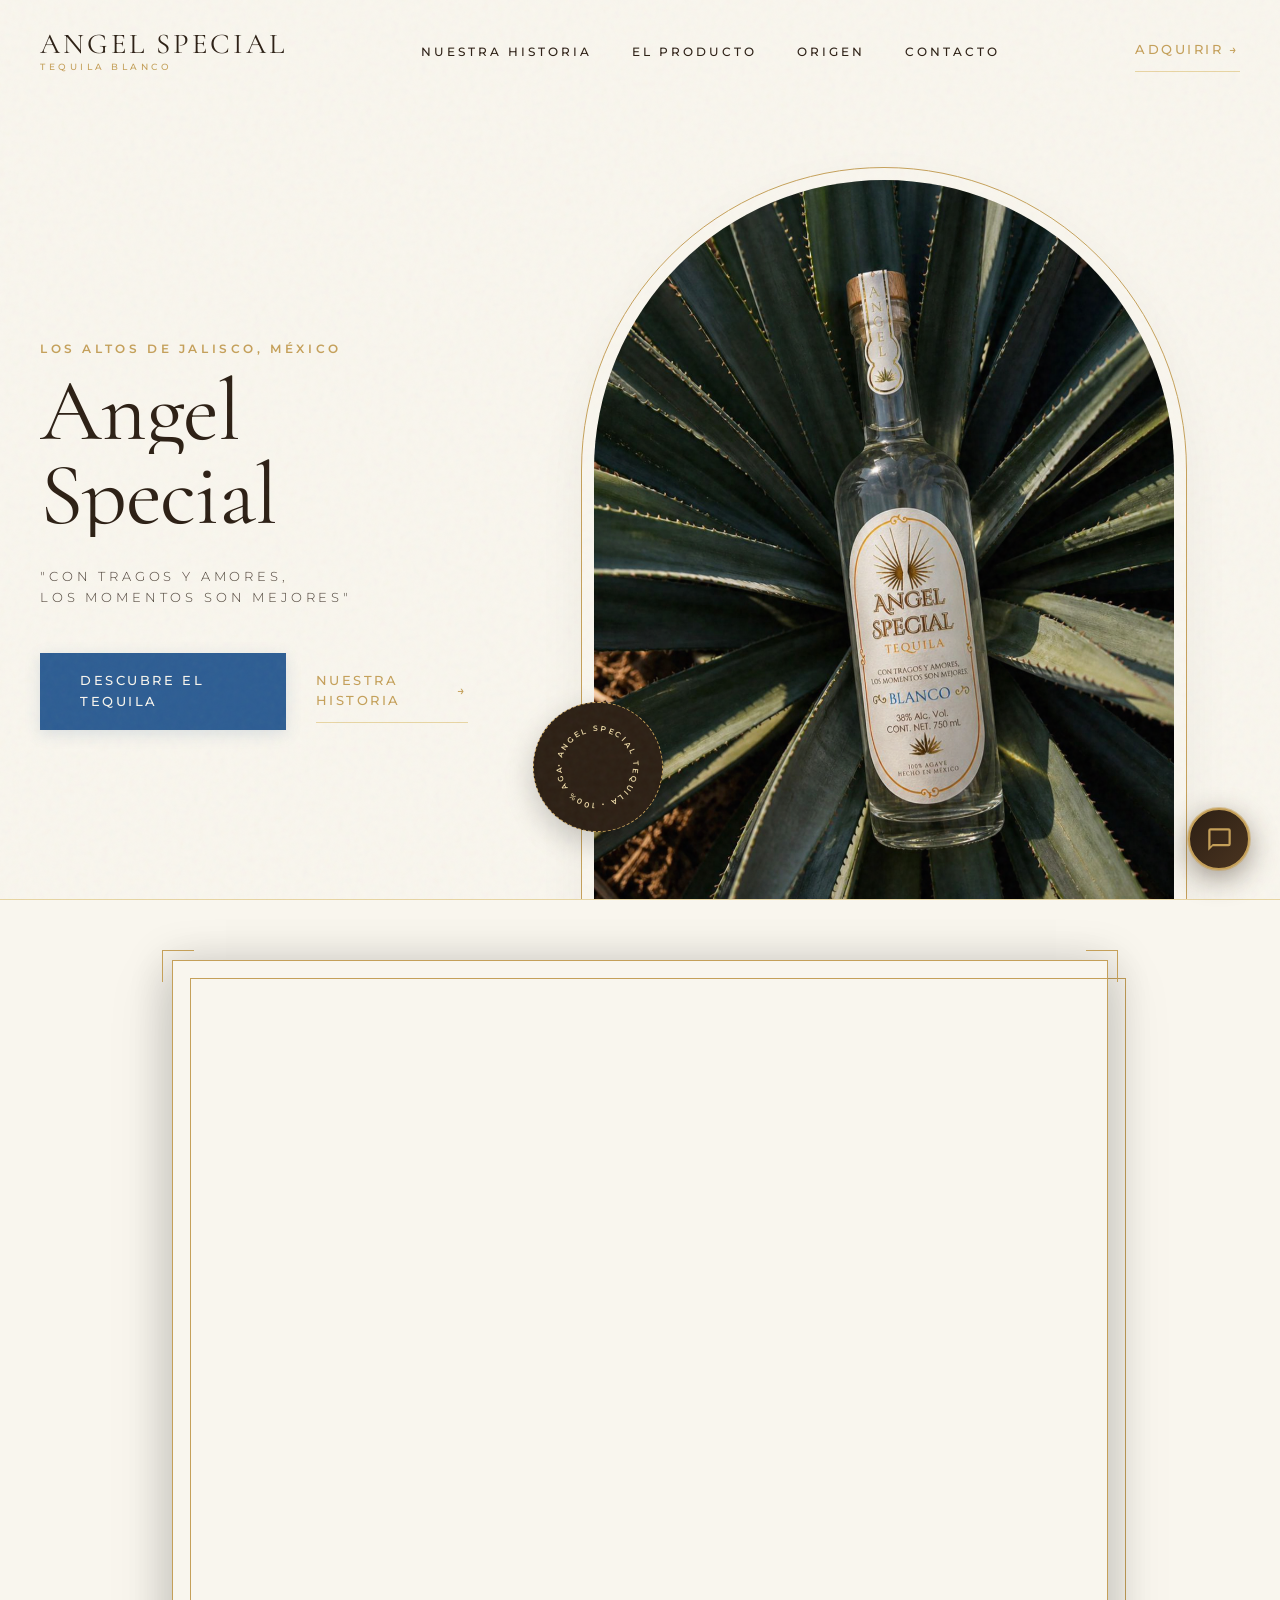
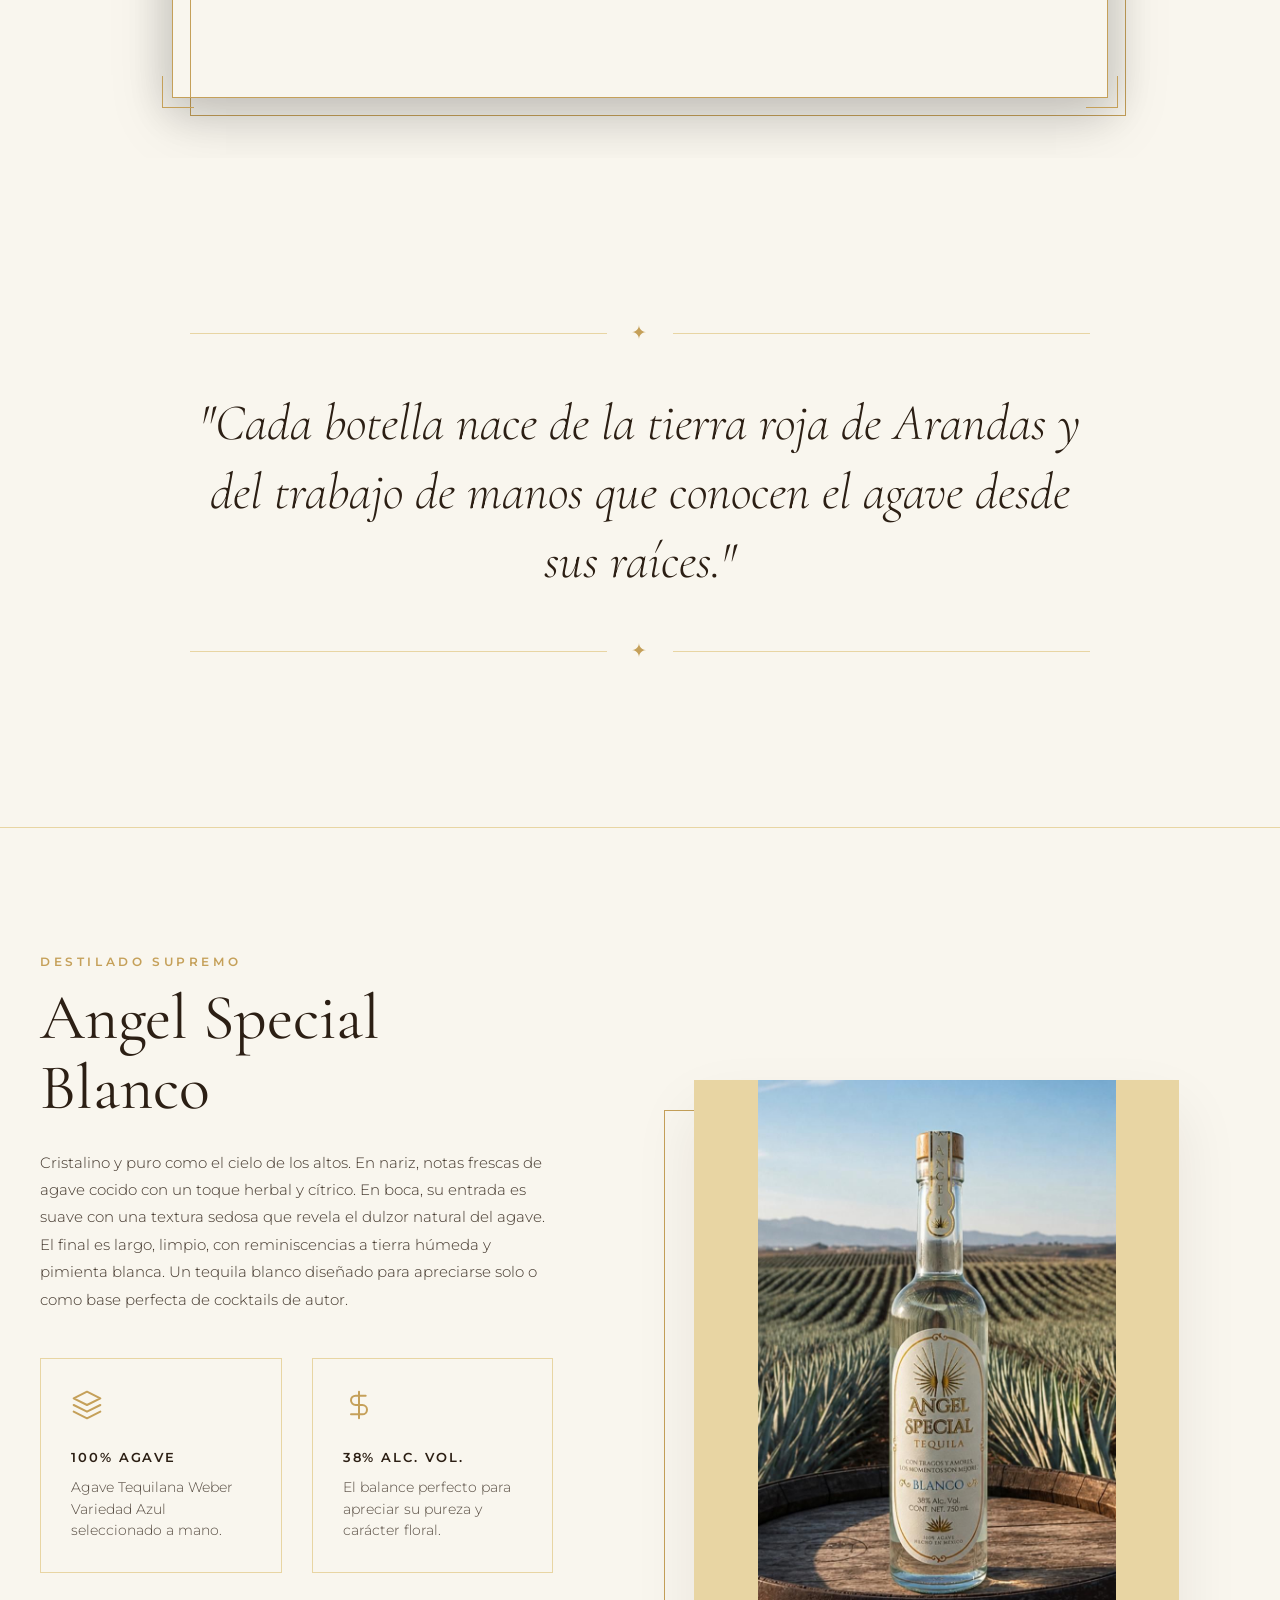
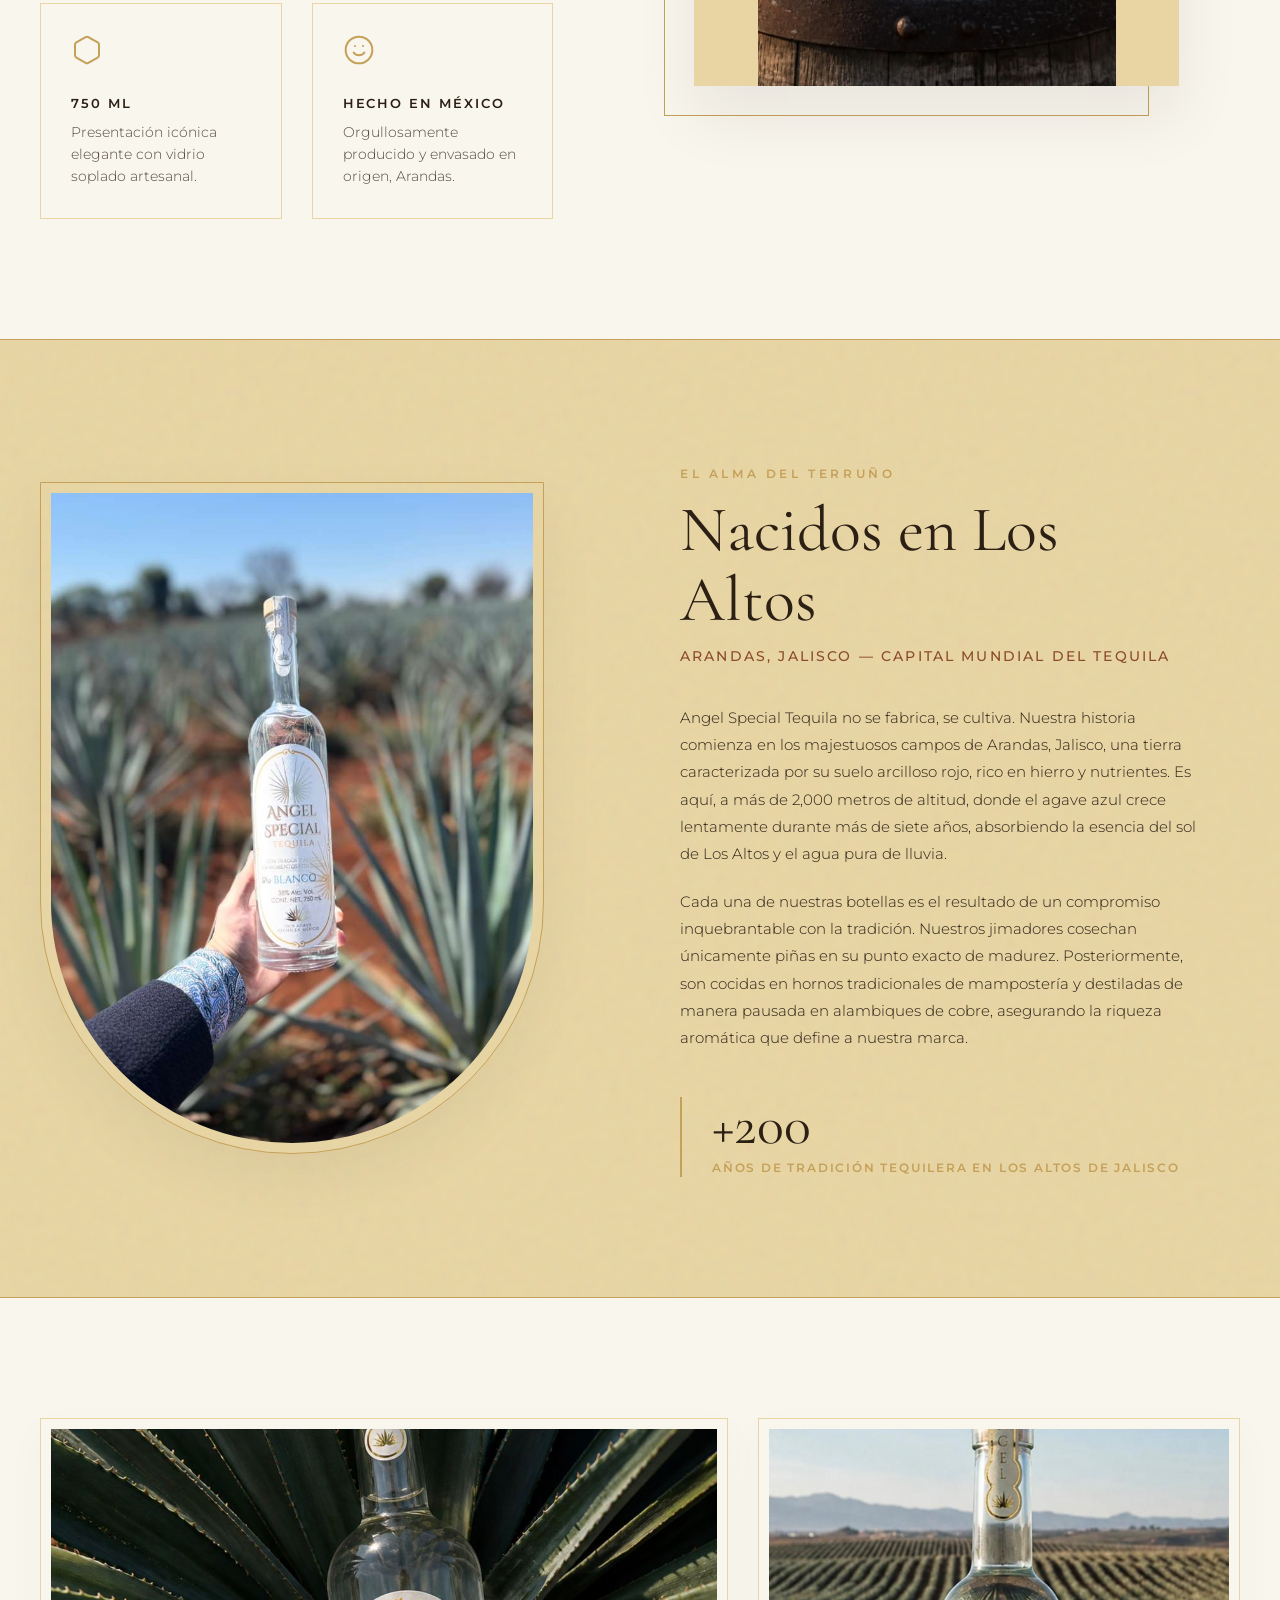
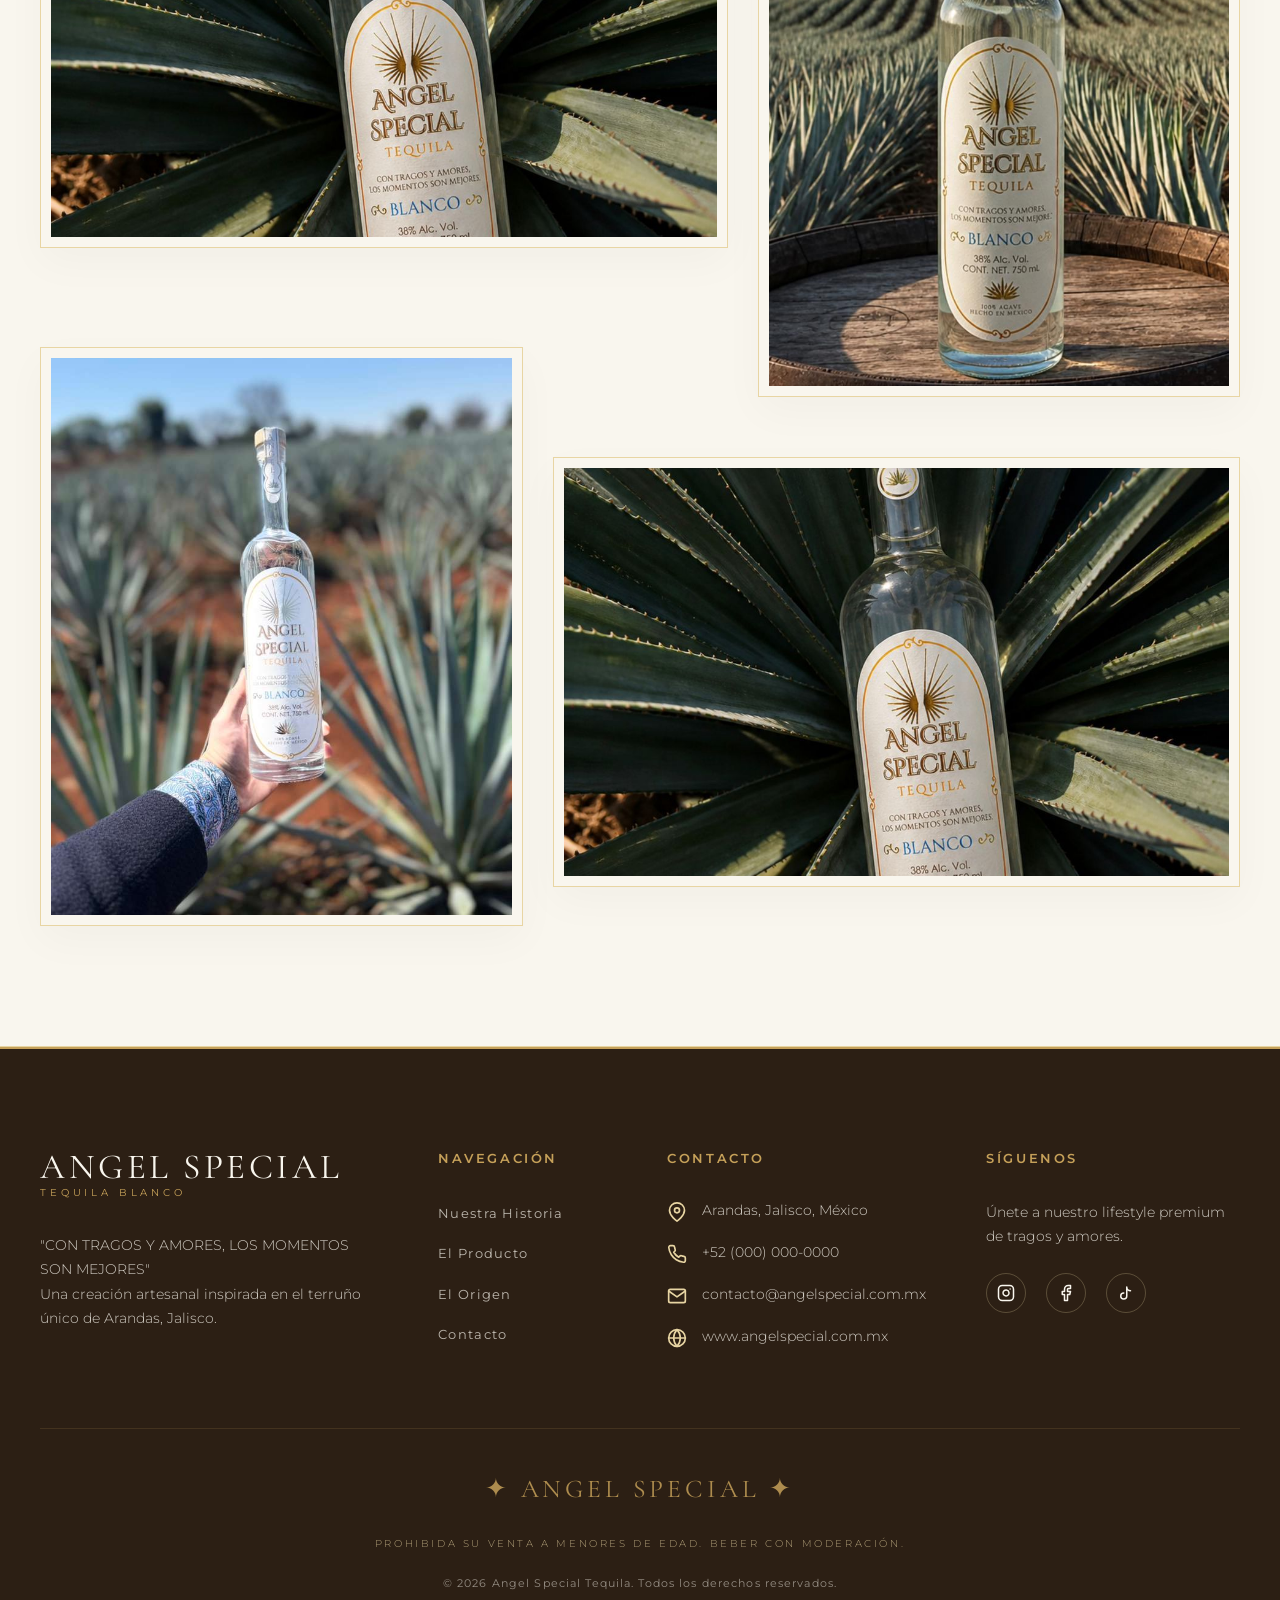
==== commit 7a767661: "feat(angel-especial): actualizar index.html con ultimos cambios" ====
--- a/Angel Especial/index.html
+++ b/Angel Especial/index.html
@@ -100,84 +100,7 @@
       background-image: url("data:image/svg+xml,%3Csvg viewBox='0 0 200 200' xmlns='http://www.w3.org/2000/svg'%3E%3Cfilter id='noise'%3E%3CfeTurbulence type='fractalNoise' baseFrequency='0.65' numOctaves='3' stitchTiles='stitch'/%3E%3C/filter%3E%3Crect width='100%25' height='100%25' filter='url(%23noise)'/%3E%3C/svg%3E");
     }
 
-    /* Ocultar cursor nativo en dispositivos con puntero fino para usar el cursor premium */
-    @media (pointer: fine) {
-
-      body,
-      a,
-      button,
-      select,
-      input,
-      textarea {
-        cursor: none !important;
-      }
-    }
-
-    /* ----------------------------------------------------
-       CURSOR PREMIUM PERSONALIZADO (Solo Desktop)
-       ---------------------------------------------------- */
-    .custom-cursor {
-      display: none;
-    }
-
-    @media (pointer: fine) {
-      .custom-cursor {
-        display: block;
-        width: 8px;
-        height: 8px;
-        background-color: var(--color-gold);
-        border-radius: 50%;
-        position: fixed;
-        top: 0;
-        left: 0;
-        transform: translate(-50%, -50%);
-        pointer-events: none;
-        z-index: 10001;
-        transition: width 0.2s, height 0.2s, background-color 0.2s;
-      }
-
-      .custom-cursor-follower {
-        display: block;
-        width: 36px;
-        height: 36px;
-        border: 1px solid var(--color-gold-lt);
-        border-radius: 50%;
-        position: fixed;
-        top: 0;
-        left: 0;
-        transform: translate(-50%, -50%);
-        pointer-events: none;
-        z-index: 10000;
-        transition: transform 0.08s cubic-bezier(0.25, 1, 0.5, 1), width 0.3s, height 0.3s, border-color 0.3s;
-      }
-
-      /* Hover States */
-      body.hover-link .custom-cursor {
-        width: 14px;
-        height: 14px;
-        background-color: var(--color-dark);
-      }
-
-      body.hover-link .custom-cursor-follower {
-        width: 52px;
-        height: 52px;
-        border-color: var(--color-gold);
-        background-color: rgba(197, 160, 89, 0.08);
-      }
-
-      body.hover-cobalt .custom-cursor {
-        background-color: var(--color-cobalt);
-        width: 12px;
-        height: 12px;
-      }
-
-      body.hover-cobalt .custom-cursor-follower {
-        border-color: var(--color-cobalt);
-        background-color: rgba(45, 93, 147, 0.06);
-        width: 52px;
-        height: 52px;
-      }
-    }
+
 
     /* ----------------------------------------------------
        ELEMENTOS ESTRUCTURALES Y UTILIDADES
@@ -1734,9 +1657,6 @@
 
 <body>
 
-  <!-- Cursor Premium Personalizado -->
-  <div class="custom-cursor" id="js-custom-cursor"></div>
-  <div class="custom-cursor-follower" id="js-custom-cursor-follower"></div>
 
   <!-- [ 1 ] NAV / HEADER -->
   <header class="header-nav" id="js-header-nav">
@@ -2245,55 +2165,6 @@
         });
       });
 
-      // [ 4 ] CURSOR PREMIUM PERSONALIZADO (Desktop)
-      const cursor = document.getElementById("js-custom-cursor");
-      const cursorFollower = document.getElementById("js-custom-cursor-follower");
-      const hoverTargets = document.querySelectorAll(".js-hover-target");
-      const hoverCobaltTargets = document.querySelectorAll(".js-hover-cobalt");
-
-      let cursorX = 0, cursorY = 0;
-      let followerX = 0, followerY = 0;
-
-      // Trackear movimiento de mouse
-      document.addEventListener("mousemove", (e) => {
-        cursorX = e.clientX;
-        cursorY = e.clientY;
-
-        cursor.style.left = `${cursorX}px`;
-        cursor.style.top = `${cursorY}px`;
-      });
-
-      // Suavizado del follower mediante requestAnimationFrame (Lerp)
-      function updateFollower() {
-        // Linear Interpolation (Lerp) para efecto orgánico suave
-        followerX += (cursorX - followerX) * 0.12;
-        followerY += (cursorY - followerY) * 0.12;
-
-        cursorFollower.style.left = `${followerX}px`;
-        cursorFollower.style.top = `${followerY}px`;
-
-        requestAnimationFrame(updateFollower);
-      }
-      requestAnimationFrame(updateFollower);
-
-      // Eventos Hover para cambiar escala del cursor
-      hoverTargets.forEach(target => {
-        target.addEventListener("mouseenter", () => {
-          document.body.classList.add("hover-link");
-        });
-        target.addEventListener("mouseleave", () => {
-          document.body.classList.remove("hover-link");
-        });
-      });
-
-      hoverCobaltTargets.forEach(target => {
-        target.addEventListener("mouseenter", () => {
-          document.body.classList.add("hover-cobalt");
-        });
-        target.addEventListener("mouseleave", () => {
-          document.body.classList.remove("hover-cobalt");
-        });
-      });
 
       // [ 5 ] EFECTO PARALLAX INTERACTIVO EN HERO (Desktop)
       const parallaxContainer = document.getElementById("js-parallax-container");
@@ -2377,6 +2248,475 @@
 
     });
   </script>
+
+  <!-- ===== WIDGET DE CONTACTO FLOTANTE — Angel Special ===== -->
+  <style>
+    /* ---- Contenedor raíz del widget ---- */
+    #contact-widget {
+      position: fixed;
+      bottom: 30px;
+      right: 30px;
+      z-index: 99999;
+      display: flex;
+      flex-direction: column;
+      align-items: flex-end;
+      gap: 14px;
+      font-family: 'Montserrat', sans-serif;
+    }
+
+    /* ---- Panel desplegable ---- */
+    #contact-panel {
+      width: 330px;
+      background: #F9F6EE;
+      border-radius: 20px;
+      box-shadow:
+        0 20px 60px rgba(44, 31, 20, 0.22),
+        0 4px 16px rgba(44, 31, 20, 0.10);
+      overflow: hidden;
+      transform: translateY(24px) scale(0.94);
+      opacity: 0;
+      pointer-events: none;
+      transition: transform 0.35s cubic-bezier(.34, 1.56, .64, 1), opacity 0.28s ease;
+    }
+
+    #contact-panel.open {
+      transform: translateY(0) scale(1);
+      opacity: 1;
+      pointer-events: all;
+    }
+
+    /* Header del panel */
+    .cp-header {
+      background: linear-gradient(135deg, #2C1F14 0%, #4a3420 100%);
+      padding: 18px 20px;
+      display: flex;
+      align-items: center;
+      justify-content: space-between;
+    }
+
+    .cp-header-info {
+      display: flex;
+      align-items: center;
+      gap: 12px;
+    }
+
+    .cp-avatar {
+      width: 40px;
+      height: 40px;
+      background: linear-gradient(135deg, #C5A059, #E8D5A3);
+      border-radius: 50%;
+      display: flex;
+      align-items: center;
+      justify-content: center;
+      font-size: 20px;
+      flex-shrink: 0;
+    }
+
+    .cp-title {
+      font-family: 'Cormorant Garamond', serif;
+      font-size: 16px;
+      font-weight: 700;
+      color: #E8D5A3;
+      margin: 0;
+      letter-spacing: 0.5px;
+    }
+
+    .cp-subtitle {
+      font-size: 11px;
+      color: rgba(232, 213, 163, 0.75);
+      margin: 3px 0 0;
+      font-weight: 400;
+    }
+
+    .cp-close {
+      background: rgba(197, 160, 89, 0.15);
+      border: 1px solid rgba(197, 160, 89, 0.3);
+      color: #C5A059;
+      font-size: 18px;
+      cursor: pointer;
+      width: 32px;
+      height: 32px;
+      border-radius: 50%;
+      display: flex;
+      align-items: center;
+      justify-content: center;
+      transition: background 0.2s, transform 0.2s;
+      flex-shrink: 0;
+    }
+
+    .cp-close:hover {
+      background: rgba(197, 160, 89, 0.3);
+      transform: rotate(90deg);
+    }
+
+    /* Cuerpo del formulario */
+    .cp-body {
+      padding: 22px 20px;
+      display: flex;
+      flex-direction: column;
+      gap: 14px;
+      background: #F9F6EE;
+    }
+
+    .cp-body label {
+      font-size: 10px;
+      font-weight: 600;
+      color: #8B4B2A;
+      text-transform: uppercase;
+      letter-spacing: 1px;
+      margin-bottom: 4px;
+      display: block;
+    }
+
+    .cp-body input,
+    .cp-body select,
+    .cp-body textarea {
+      width: 100%;
+      padding: 10px 13px;
+      border: 1.5px solid #E8D5A3;
+      border-radius: 10px;
+      font-size: 13px;
+      color: #2C1F14;
+      background: #ffffff;
+      font-family: 'Montserrat', sans-serif;
+      transition: border-color 0.2s, box-shadow 0.2s;
+      box-sizing: border-box;
+      resize: none;
+    }
+
+    .cp-body input:focus,
+    .cp-body select:focus,
+    .cp-body textarea:focus {
+      outline: none;
+      border-color: #C5A059;
+      box-shadow: 0 0 0 3px rgba(197, 160, 89, 0.18);
+    }
+
+    .cp-body textarea {
+      height: 82px;
+    }
+
+    .cp-send-btn {
+      width: 100%;
+      padding: 12px;
+      background: linear-gradient(135deg, #C5A059 0%, #a8884a 100%);
+      color: #2C1F14;
+      border: none;
+      border-radius: 10px;
+      font-size: 13px;
+      font-weight: 700;
+      font-family: 'Montserrat', sans-serif;
+      cursor: pointer;
+      letter-spacing: 0.8px;
+      text-transform: uppercase;
+      transition: opacity 0.2s, transform 0.15s, box-shadow 0.2s;
+      box-shadow: 0 4px 14px rgba(197, 160, 89, 0.35);
+    }
+
+    .cp-send-btn:hover {
+      opacity: 0.92;
+      transform: translateY(-2px);
+      box-shadow: 0 6px 20px rgba(197, 160, 89, 0.45);
+    }
+
+    .cp-send-btn:active {
+      transform: translateY(0);
+    }
+
+    /* Estado de éxito */
+    .cp-success {
+      display: none;
+      flex-direction: column;
+      align-items: center;
+      padding: 34px 20px;
+      text-align: center;
+      gap: 10px;
+      background: #F9F6EE;
+    }
+
+    .cp-success.visible {
+      display: flex;
+    }
+
+    .cp-success .cp-success-icon {
+      font-size: 48px;
+    }
+
+    .cp-success strong {
+      font-family: 'Cormorant Garamond', serif;
+      font-size: 18px;
+      color: #2C1F14;
+      font-weight: 700;
+    }
+
+    .cp-success p {
+      font-size: 12px;
+      color: #6B7B5E;
+      margin: 0;
+      line-height: 1.6;
+    }
+
+    /* ---- Botón flotante (FAB) ---- */
+    #contact-fab {
+      width: 62px;
+      height: 62px;
+      border-radius: 50%;
+      background: linear-gradient(135deg, #2C1F14 0%, #4a3420 100%);
+      border: 2.5px solid #C5A059;
+      cursor: pointer;
+      display: flex;
+      align-items: center;
+      justify-content: center;
+      box-shadow:
+        0 8px 28px rgba(44, 31, 20, 0.45),
+        0 0 0 0px rgba(197, 160, 89, 0.4);
+      transition:
+        transform 0.25s cubic-bezier(.34, 1.56, .64, 1),
+        box-shadow 0.25s ease;
+      position: relative;
+    }
+
+    #contact-fab:hover {
+      transform: scale(1.10);
+      box-shadow:
+        0 12px 36px rgba(44, 31, 20, 0.5),
+        0 0 0 6px rgba(197, 160, 89, 0.18);
+    }
+
+    #contact-fab:active {
+      transform: scale(0.96);
+    }
+
+    #contact-fab svg {
+      width: 27px;
+      height: 27px;
+      fill: #C5A059;
+      transition: opacity 0.2s, transform 0.25s;
+      position: absolute;
+    }
+
+    #contact-fab .fab-icon-close {
+      opacity: 0;
+      transform: rotate(-90deg) scale(0.8);
+    }
+
+    #contact-fab.active .fab-icon-msg {
+      opacity: 0;
+      transform: rotate(90deg) scale(0.8);
+    }
+
+    #contact-fab.active .fab-icon-close {
+      opacity: 1;
+      transform: rotate(0deg) scale(1);
+    }
+
+    /* Tooltip */
+    #contact-fab::before {
+      content: 'Contáctanos';
+      position: absolute;
+      right: calc(100% + 14px);
+      top: 50%;
+      transform: translateY(-50%);
+      background: #2C1F14;
+      color: #E8D5A3;
+      font-size: 11px;
+      font-weight: 600;
+      font-family: 'Montserrat', sans-serif;
+      letter-spacing: 0.5px;
+      padding: 6px 12px;
+      border-radius: 8px;
+      white-space: nowrap;
+      opacity: 0;
+      pointer-events: none;
+      transition: opacity 0.2s;
+      border: 1px solid rgba(197, 160, 89, 0.3);
+    }
+
+    #contact-fab:hover::before {
+      opacity: 1;
+    }
+
+    /* Anillo de pulso */
+    #contact-fab::after {
+      content: '';
+      position: absolute;
+      inset: -3px;
+      border-radius: 50%;
+      border: 2px solid rgba(197, 160, 89, 0.5);
+      animation: as-pulse 2.6s ease-out infinite;
+    }
+
+    #contact-fab.active::after {
+      animation: none;
+      border-color: transparent;
+    }
+
+    @keyframes as-pulse {
+      0% {
+        transform: scale(1);
+        opacity: 0.8;
+      }
+
+      70% {
+        transform: scale(1.6);
+        opacity: 0;
+      }
+
+      100% {
+        transform: scale(1.6);
+        opacity: 0;
+      }
+    }
+  </style>
+
+  <aside id="contact-widget" aria-label="Widget de contacto directo">
+
+    <!-- Panel del formulario -->
+    <div id="contact-panel" role="dialog" aria-modal="true" aria-labelledby="cp-panel-title">
+
+      <header class="cp-header">
+        <div class="cp-header-info">
+          <div class="cp-avatar" aria-hidden="true">🥃</div>
+          <div>
+            <p class="cp-title" id="cp-panel-title">Contáctanos</p>
+            <p class="cp-subtitle">Te respondemos a la brevedad</p>
+          </div>
+        </div>
+        <button class="cp-close" id="cp-close-btn" aria-label="Cerrar formulario de contacto">&times;</button>
+      </header>
+
+      <!-- Formulario de datos -->
+      <section class="cp-body" id="cp-form-section">
+        <div>
+          <label for="cp-name">Tu nombre</label>
+          <input type="text" id="cp-name" placeholder="Ej: Carlos Mendoza" autocomplete="name" maxlength="80">
+        </div>
+        <div>
+          <label for="cp-email">Correo electrónico</label>
+          <input type="email" id="cp-email" placeholder="correo@ejemplo.com" autocomplete="email" maxlength="120">
+        </div>
+        <div>
+          <label for="cp-subject">Asunto</label>
+          <select id="cp-subject">
+            <option value="" disabled selected>Selecciona un asunto…</option>
+            <option value="distribucion">Distribución / Mayoreo</option>
+            <option value="pedido">Realizar un pedido</option>
+            <option value="prensa">Prensa / Medios</option>
+            <option value="evento">Eventos y patrocinios</option>
+            <option value="otro">Otro</option>
+          </select>
+        </div>
+        <div>
+          <label for="cp-message">Mensaje</label>
+          <textarea id="cp-message" placeholder="Escribe tu mensaje aquí…" maxlength="500"></textarea>
+        </div>
+        <button class="cp-send-btn" id="cp-send-btn" type="button">Enviar mensaje ✉</button>
+      </section>
+
+      <!-- Pantalla de confirmación -->
+      <section class="cp-success" id="cp-success-section" aria-live="polite">
+        <span class="cp-success-icon" aria-hidden="true">✅</span>
+        <strong>¡Mensaje enviado!</strong>
+        <p>Gracias por contactar a Angel Special.<br>Te responderemos muy pronto.</p>
+      </section>
+
+    </div>
+
+    <!-- Botón flotante (FAB) -->
+    <button id="contact-fab" aria-label="Abrir formulario de contacto" aria-expanded="false"
+      aria-controls="contact-panel">
+      <!-- Ícono: mensaje -->
+      <svg class="fab-icon-msg" viewBox="0 0 24 24" xmlns="http://www.w3.org/2000/svg" aria-hidden="true">
+        <path d="M20 2H4a2 2 0 0 0-2 2v18l4-4h14a2 2 0 0 0 2-2V4a2 2 0 0 0-2-2zm0 14H6l-2 2V4h16v12z" />
+      </svg>
+      <!-- Ícono: cerrar -->
+      <svg class="fab-icon-close" viewBox="0 0 24 24" xmlns="http://www.w3.org/2000/svg" aria-hidden="true">
+        <path
+          d="M19 6.41L17.59 5 12 10.59 6.41 5 5 6.41 10.59 12 5 17.59 6.41 19 12 13.41 17.59 19 19 17.59 13.41 12z" />
+      </svg>
+    </button>
+
+  </aside>
+
+  <script>
+    /* -- Lógica del widget de contacto Angel Special -- */
+    (function () {
+      const fab = document.getElementById('contact-fab');
+      const panel = document.getElementById('contact-panel');
+      const closeBtn = document.getElementById('cp-close-btn');
+      const sendBtn = document.getElementById('cp-send-btn');
+      const formSec = document.getElementById('cp-form-section');
+      const successSec = document.getElementById('cp-success-section');
+
+      function togglePanel(forceOpen) {
+        const isOpen = forceOpen !== undefined
+          ? forceOpen
+          : !panel.classList.contains('open');
+        panel.classList.toggle('open', isOpen);
+        fab.classList.toggle('active', isOpen);
+        fab.setAttribute('aria-expanded', String(isOpen));
+      }
+
+      fab.addEventListener('click', function (e) {
+        e.stopPropagation();
+        togglePanel();
+      });
+
+      closeBtn.addEventListener('click', function () {
+        togglePanel(false);
+      });
+
+      // Cerrar al hacer clic fuera
+      document.addEventListener('click', function (e) {
+        if (!document.getElementById('contact-widget').contains(e.target)) {
+          togglePanel(false);
+        }
+      });
+
+      // Envío del formulario
+      sendBtn.addEventListener('click', function () {
+        const name = document.getElementById('cp-name').value.trim();
+        const email = document.getElementById('cp-email').value.trim();
+        const subject = document.getElementById('cp-subject').value;
+        const message = document.getElementById('cp-message').value.trim();
+
+        if (!name || !email || !subject || !message) {
+          alert('Por favor completa todos los campos antes de enviar.');
+          return;
+        }
+
+        const emailRegex = /^[^\s@]+@[^\s@]+\.[^\s@]+$/;
+        if (!emailRegex.test(email)) {
+          alert('Ingresa un correo electrónico válido.');
+          return;
+        }
+
+        /* -------------------------------------------------------
+         * TODO: Conectar con base de datos aquí.
+         * Datos: { name, email, subject, message }
+         * Ejemplo Supabase:
+         *   await supabase.from('contactos').insert([{ name, email, subject, message }])
+         * ------------------------------------------------------- */
+        console.log('[Angel Special] Contacto:', { name, email, subject, message });
+
+        // Mostrar confirmación
+        formSec.style.display = 'none';
+        successSec.classList.add('visible');
+
+        // Reiniciar tras 4 segundos
+        setTimeout(function () {
+          document.getElementById('cp-name').value = '';
+          document.getElementById('cp-email').value = '';
+          document.getElementById('cp-subject').value = '';
+          document.getElementById('cp-message').value = '';
+          formSec.style.display = '';
+          successSec.classList.remove('visible');
+          togglePanel(false);
+        }, 4000);
+      });
+    }());
+  </script>
+
 </body>
 
 </html>
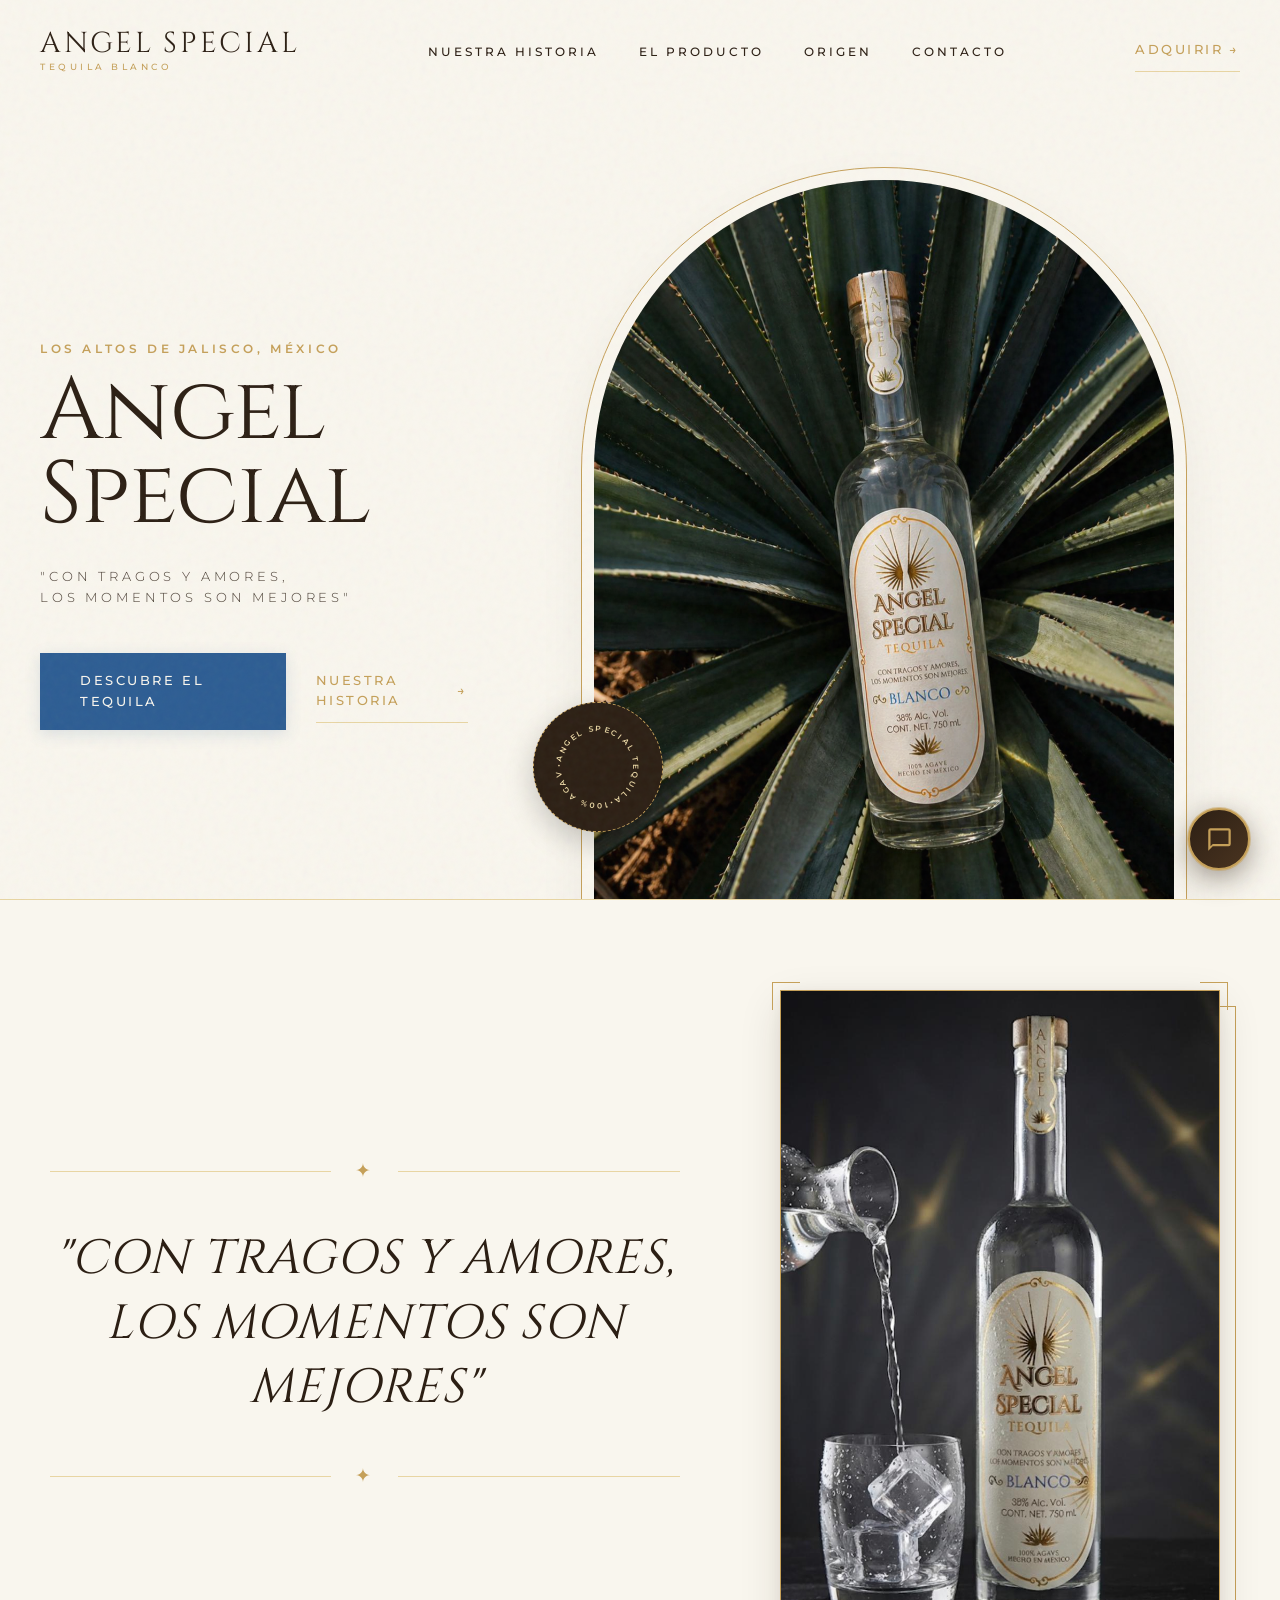
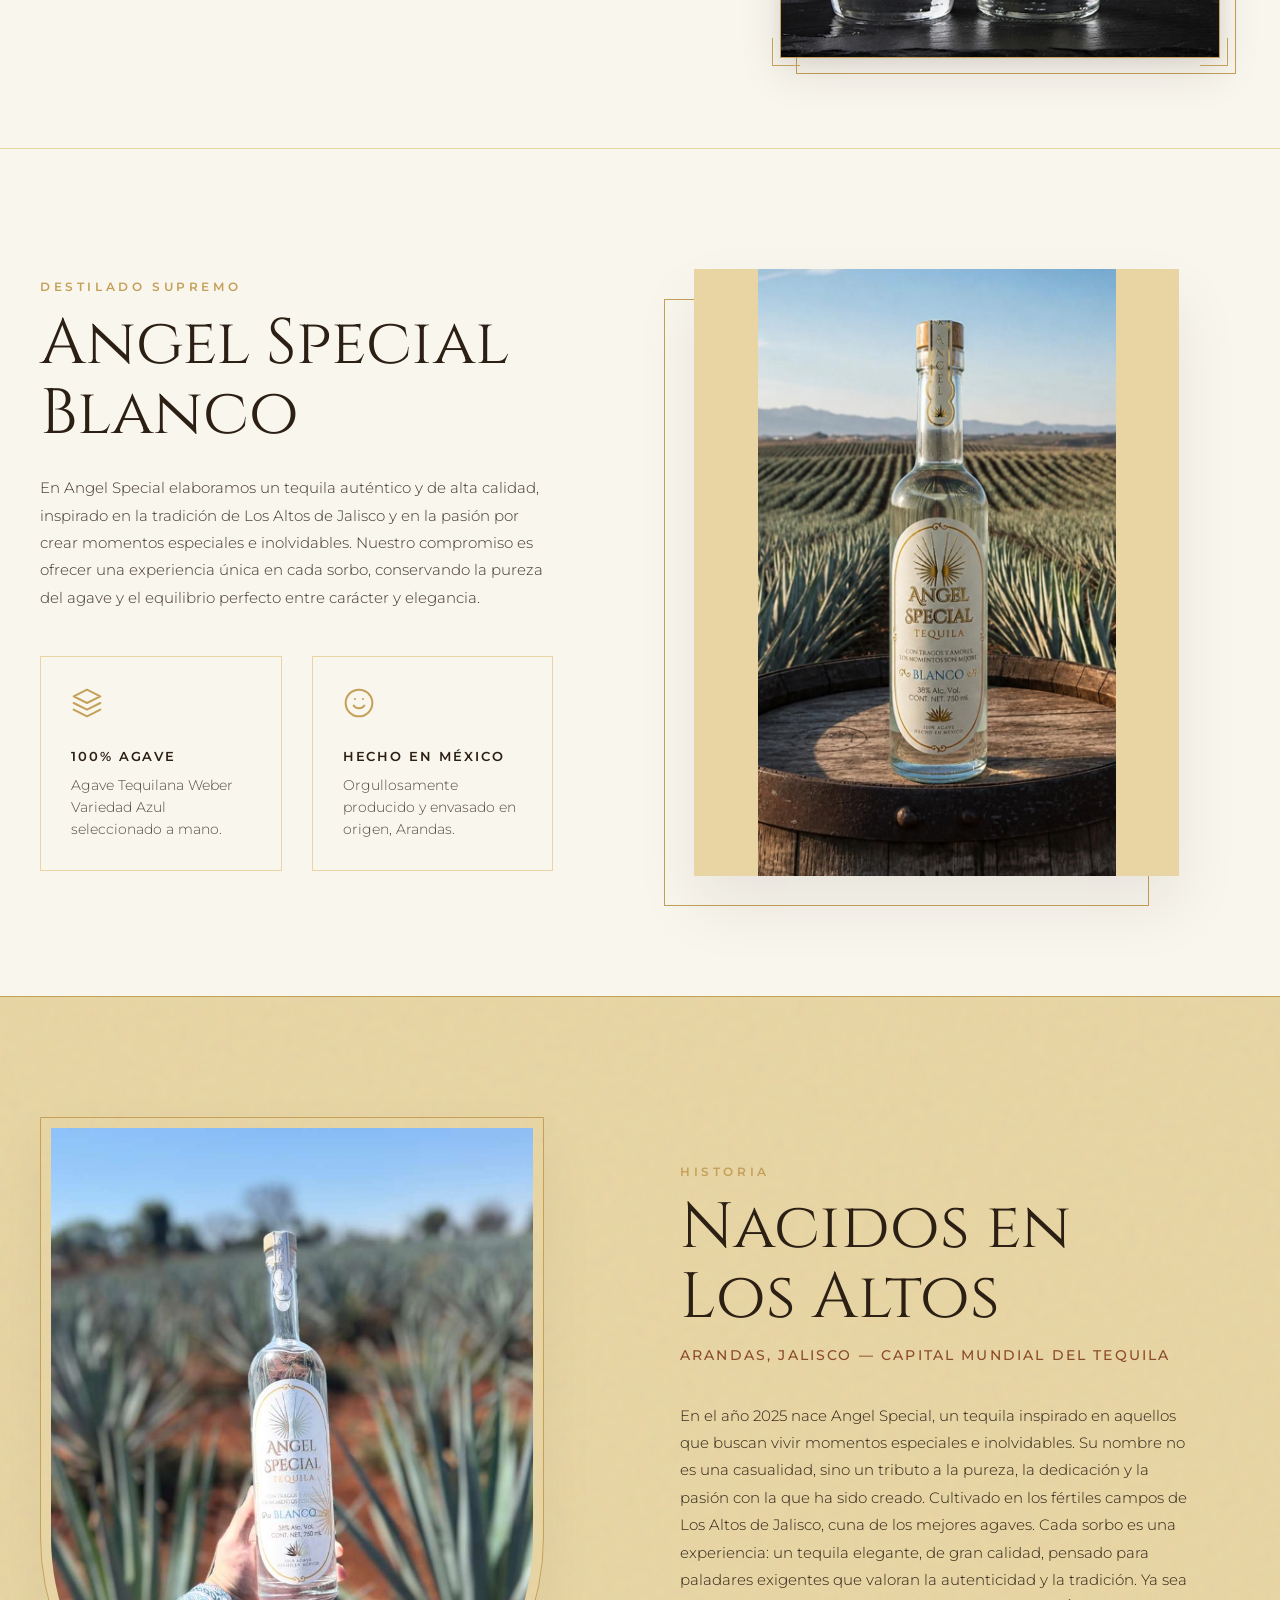
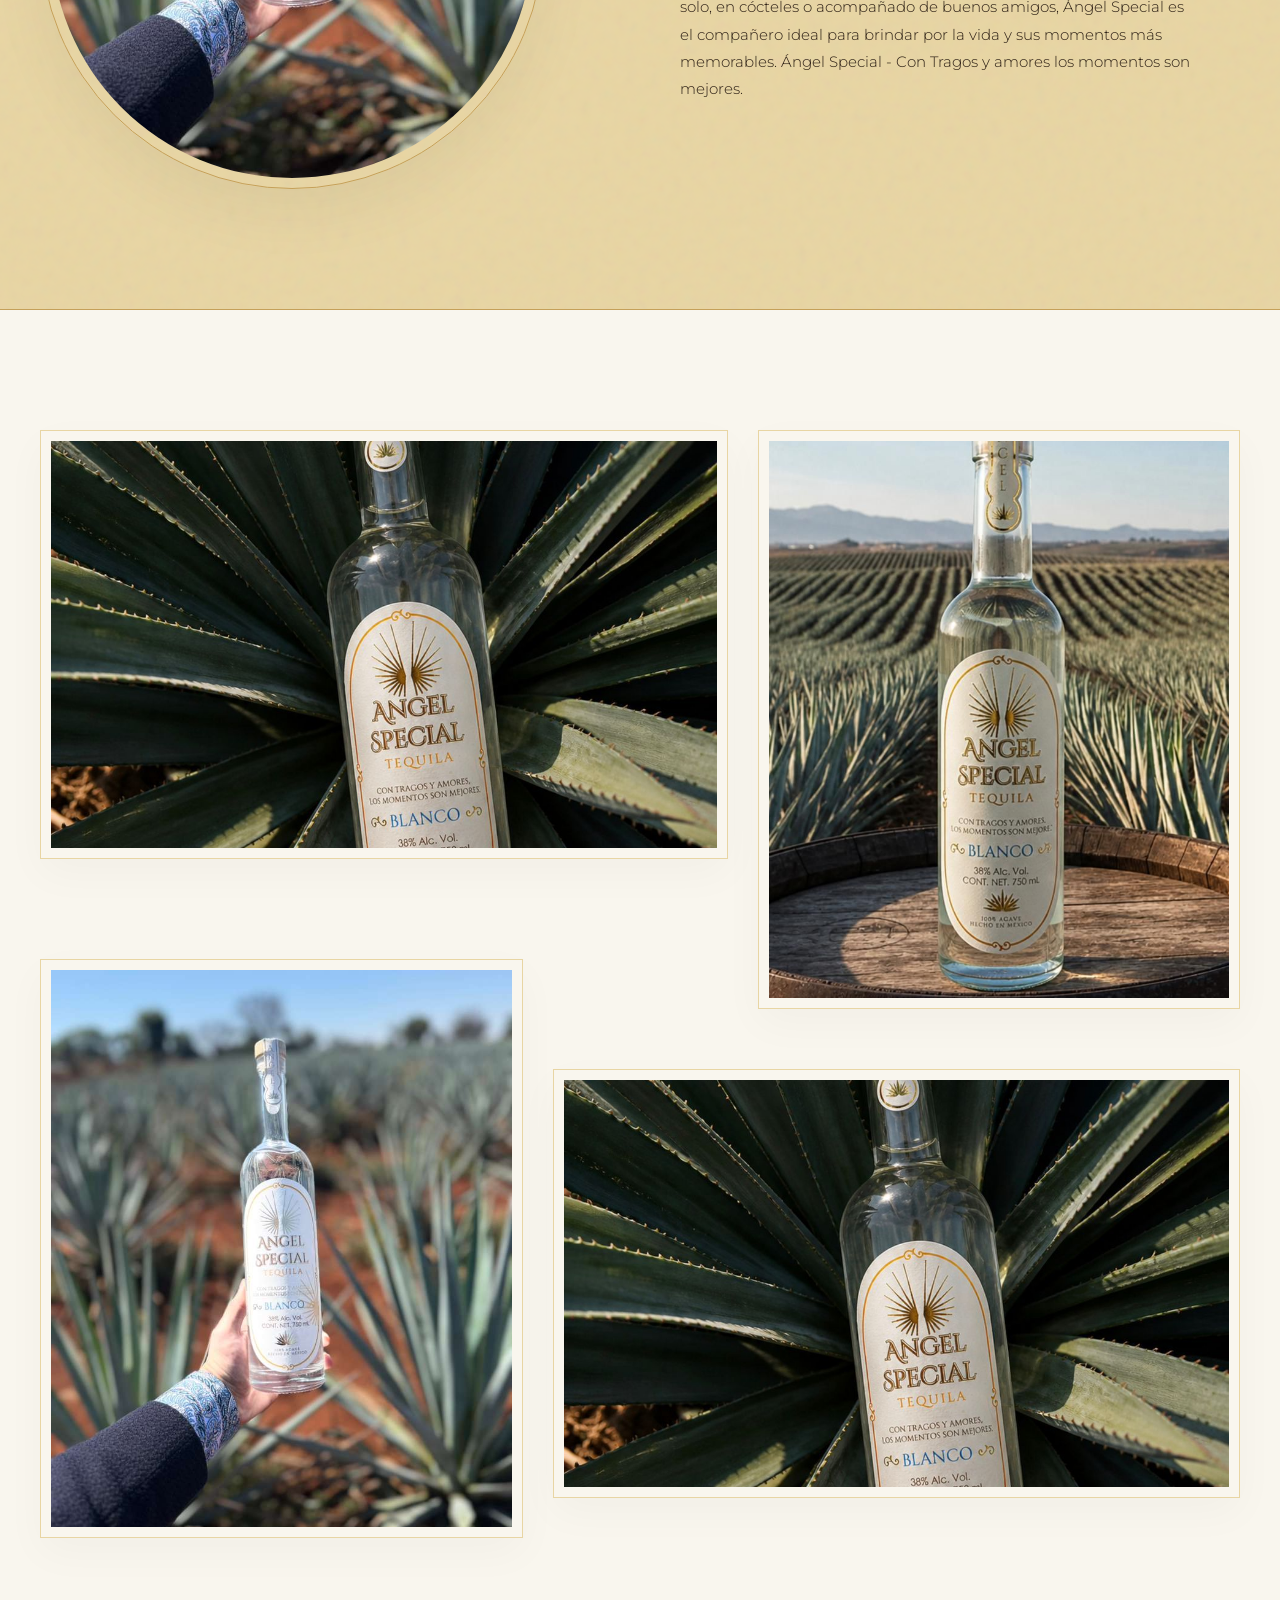
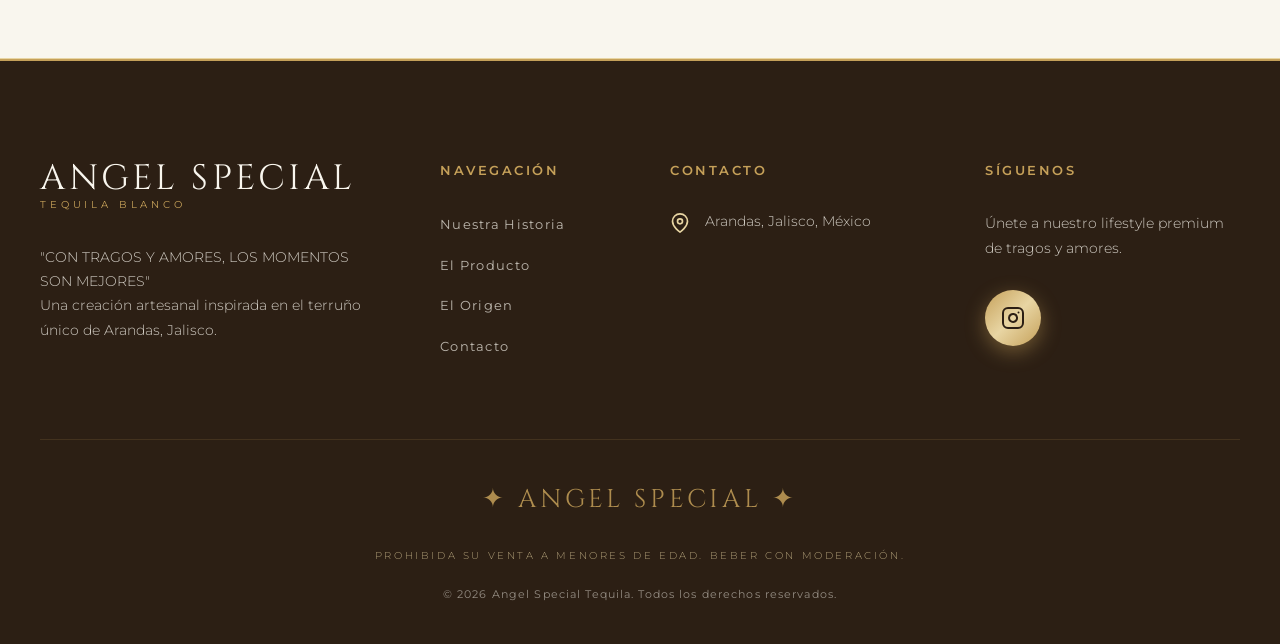
==== commit 1295c2c5: "feat(angel-especial): agregar imagen de botella 2 y actualizar enlaces y estilos" ====
--- a/Angel Especial/index.html
+++ b/Angel Especial/index.html
@@ -24,7 +24,7 @@
   <link rel="preconnect" href="https://fonts.googleapis.com">
   <link rel="preconnect" href="https://fonts.gstatic.com" crossorigin>
   <link
-    href="https://fonts.googleapis.com/css2?family=Cormorant+Garamond:ital,wght@0,300;0,400;0,600;0,700;1,400;1,600&family=Montserrat:ital,wght@0,300;0,400;0,500;0,600;1,300&display=swap"
+    href="https://fonts.googleapis.com/css2?family=Cinzel:wght@400;500;600;700;900&family=Montserrat:ital,wght@0,300;0,400;0,500;0,600;1,300&display=swap"
     rel="stylesheet">
 
   <style>
@@ -49,7 +49,7 @@
       /* Detalle cálido — tierra roja de Arandas */
 
       /* Tipografía */
-      --font-display: 'Cormorant Garamond', serif;
+      --font-display: 'Cinzel', serif;
       --font-sans: 'Montserrat', sans-serif;
 
       /* Animaciones y Transiciones */
@@ -759,33 +759,156 @@
     }
 
     /* ----------------------------------------------------
-       [ 3 ] STATEMENT / CITA DE MARCA
+       [ 3 ] STATEMENT / CITA DE MARCA & BOTELLA 2
        ---------------------------------------------------- */
     .statement-section {
       background-color: var(--color-ivory);
-      text-align: center;
       position: relative;
       z-index: 10;
-    }
-
-    .statement-content {
-      max-width: 900px;
-      margin: 0 auto;
+      padding: 90px 0;
+    }
+
+    .statement-layout {
+      display: grid;
+      grid-template-columns: 1.15fr 0.85fr;
+      gap: 70px;
+      align-items: center;
+    }
+
+    .statement-text-col {
+      text-align: center;
+      padding: 10px;
     }
 
     .statement-quote {
       font-family: var(--font-display);
-      font-size: 3.2rem;
+      font-size: 3rem;
       font-style: italic;
-      font-weight: 300;
+      font-weight: 400;
       color: var(--color-dark);
       line-height: 1.35;
-      margin: 40px 0;
+      margin: 35px 0;
+      letter-spacing: 0.02em;
+    }
+
+    .statement-visual-col {
+      display: flex;
+      justify-content: center;
+      align-items: center;
+    }
+
+    .statement-image-frame {
+      position: relative;
+      width: 100%;
+      max-width: 440px;
+      margin: 0 auto;
+    }
+
+    .statement-border-offset {
+      position: absolute;
+      bottom: -16px;
+      right: -16px;
+      width: 100%;
+      height: 100%;
+      border: 1px solid var(--color-gold);
+      z-index: 0;
+      pointer-events: none;
+      transition: var(--transition-smooth);
+    }
+
+    .statement-image-frame:hover .statement-border-offset {
+      transform: translate(6px, 6px);
+      border-color: var(--color-cobalt);
+    }
+
+    .statement-corner {
+      position: absolute;
+      width: 28px;
+      height: 28px;
+      z-index: 20;
+      pointer-events: none;
+    }
+
+    .statement-corner-tl {
+      top: -8px;
+      left: -8px;
+      border-top: 1.5px solid var(--color-gold);
+      border-left: 1.5px solid var(--color-gold);
+    }
+
+    .statement-corner-tr {
+      top: -8px;
+      right: -8px;
+      border-top: 1.5px solid var(--color-gold);
+      border-right: 1.5px solid var(--color-gold);
+    }
+
+    .statement-corner-bl {
+      bottom: -8px;
+      left: -8px;
+      border-bottom: 1.5px solid var(--color-gold);
+      border-left: 1.5px solid var(--color-gold);
+    }
+
+    .statement-corner-br {
+      bottom: -8px;
+      right: -8px;
+      border-bottom: 1.5px solid var(--color-gold);
+      border-right: 1.5px solid var(--color-gold);
+    }
+
+    .statement-image-inner {
+      position: relative;
+      width: 100%;
+      aspect-ratio: 843 / 1280;
+      border: 1px solid var(--color-gold);
+      overflow: hidden;
+      z-index: 1;
+      box-shadow:
+        0 14px 40px rgba(44, 31, 20, 0.12),
+        0 4px 14px rgba(44, 31, 20, 0.06);
+    }
+
+    .statement-img {
+      width: 100%;
+      height: 100%;
+      object-fit: cover;
+      object-position: center;
+      display: block;
+      transition: transform 0.8s cubic-bezier(0.16, 1, 0.3, 1);
+    }
+
+    .statement-image-frame:hover .statement-img {
+      transform: scale(1.04);
+    }
+
+    @media (max-width: 992px) {
+      .statement-layout {
+        grid-template-columns: 1fr;
+        gap: 50px;
+      }
+
+      .statement-image-frame {
+        max-width: 380px;
+      }
+
+      .statement-quote {
+        font-size: 2.5rem;
+      }
     }
 
     @media (max-width: 768px) {
+      .statement-section {
+        padding: 60px 0;
+      }
+
       .statement-quote {
-        font-size: 2.2rem;
+        font-size: 1.9rem;
+        margin: 25px 0;
+      }
+
+      .statement-image-frame {
+        max-width: 310px;
       }
     }
 
@@ -1365,6 +1488,9 @@
       color: var(--color-ivory);
       transition: var(--transition-medium);
       text-decoration: none;
+      cursor: pointer;
+      position: relative;
+      z-index: 10000;
     }
 
     .social-icon-btn svg {
@@ -1469,189 +1595,6 @@
     /* ----------------------------------------------------
        [ VIDEO SHOWCASE ] SECCIÓN DE VIDEO BOTELLA
        ---------------------------------------------------- */
-    /* Sección contenedora */
-    .video-showcase {
-      padding: 60px 40px;
-      background-color: var(--color-ivory);
-      position: relative;
-      display: flex;
-      align-items: center;
-      justify-content: center;
-    }
-
-    /* Wrapper del frame editorial (controla el tamaño y la posición del marco) */
-    .video-showcase-frame {
-      position: relative;
-      width: 78%;
-      max-width: 1300px;
-    }
-
-    /* Borde dorado offset — igual al estilo de las imágenes del producto */
-    .video-showcase-border-offset {
-      position: absolute;
-      bottom: -18px;
-      right: -18px;
-      width: 100%;
-      height: 100%;
-      border: 1px solid var(--color-gold);
-      z-index: 0;
-      pointer-events: none;
-      transition: var(--transition-smooth);
-    }
-
-    /* Esquinas decorativas en "L" (líneas cuadradas premium) */
-    .video-corner {
-      position: absolute;
-      width: 32px;
-      height: 32px;
-      z-index: 20;
-      pointer-events: none;
-    }
-
-    .video-corner-tl {
-      top: -10px;
-      left: -10px;
-      border-top: 1.5px solid var(--color-gold);
-      border-left: 1.5px solid var(--color-gold);
-    }
-
-    .video-corner-tr {
-      top: -10px;
-      right: -10px;
-      border-top: 1.5px solid var(--color-gold);
-      border-right: 1.5px solid var(--color-gold);
-    }
-
-    .video-corner-bl {
-      bottom: -10px;
-      left: -10px;
-      border-bottom: 1.5px solid var(--color-gold);
-      border-left: 1.5px solid var(--color-gold);
-    }
-
-    .video-corner-br {
-      bottom: -10px;
-      right: -10px;
-      border-bottom: 1.5px solid var(--color-gold);
-      border-right: 1.5px solid var(--color-gold);
-    }
-
-    /* Contenedor del video: rectangular con borde dorado */
-    .video-showcase-inner {
-      position: relative;
-      width: 100%;
-      height: 82vh;
-      min-height: 520px;
-      max-height: 1000px;
-      border-radius: 0;
-      border: 1px solid var(--color-gold);
-      overflow: hidden;
-      z-index: 1;
-      box-shadow:
-        0 8px 40px 8px rgba(0, 0, 0, 0.15),
-        0 20px 60px 5px rgba(0, 0, 0, 0.10);
-    }
-
-    /* El overlay desactivado */
-    .video-showcase-overlay {
-      display: none;
-    }
-
-    /* El video: ocupa todo el marco */
-    .video-showcase-video {
-      position: absolute;
-      inset: 0;
-      width: 100%;
-      height: 100%;
-      object-fit: cover;
-      object-position: center;
-      z-index: 1;
-      border-radius: 0;
-    }
-
-    /* Etiqueta superpuesta */
-    .video-showcase-label {
-      position: absolute;
-      bottom: 50px;
-      left: 50%;
-      transform: translateX(-50%);
-      z-index: 3;
-      text-align: center;
-      pointer-events: none;
-      opacity: 0;
-      transition: opacity 1.2s cubic-bezier(0.16, 1, 0.3, 1) 0.3s,
-        transform 1.2s cubic-bezier(0.16, 1, 0.3, 1) 0.3s;
-      transform: translateX(-50%) translateY(30px);
-    }
-
-    .video-showcase-label.visible {
-      opacity: 1;
-      transform: translateX(-50%) translateY(0);
-    }
-
-    .video-showcase-label .label-eyebrow {
-      font-family: var(--font-sans);
-      font-size: 0.7rem;
-      font-weight: 600;
-      text-transform: uppercase;
-      letter-spacing: 0.4em;
-      color: var(--color-gold);
-      display: block;
-      margin-bottom: 10px;
-    }
-
-    .video-showcase-label .label-title {
-      font-family: var(--font-display);
-      font-size: 3rem;
-      font-weight: 300;
-      font-style: italic;
-      color: var(--color-ivory);
-      line-height: 1.2;
-      white-space: nowrap;
-      text-shadow: 0 2px 20px rgba(0, 0, 0, 0.6);
-    }
-
-    @media (max-width: 768px) {
-      .video-showcase {
-        padding: 50px 20px;
-      }
-
-      .video-showcase-frame {
-        width: 94%;
-      }
-
-      .video-showcase-inner {
-        height: 72vh;
-        min-height: 400px;
-      }
-
-      .video-showcase-video {
-        border-radius: 0;
-      }
-
-      .video-showcase-label .label-title {
-        font-size: 1.8rem;
-      }
-    }
-
-    /* Animación de entrada/salida al scroll */
-    .video-showcase {
-      opacity: 0;
-      transform: scale(0.97);
-      transition:
-        opacity 1s cubic-bezier(0.16, 1, 0.3, 1),
-        transform 1s cubic-bezier(0.16, 1, 0.3, 1);
-    }
-
-    .video-showcase.in-view {
-      opacity: 1;
-      transform: scale(1);
-    }
-
-    .video-showcase.out-of-view {
-      opacity: 0;
-      transform: scale(0.97);
-    }
   </style>
 </head>
 
@@ -1754,7 +1697,7 @@
                   <text font-family="'Montserrat', sans-serif" font-size="7.5" font-weight="600"
                     fill="var(--color-gold-lt)" letter-spacing="2">
                     <textPath href="#seal-text-path" startOffset="0%">
-                      • ANGEL SPECIAL TEQUILA • 100% AGAVE AZUL •
+                      •ANGEL SPECIAL TEQUILA•100% AGAVE AZUL•
                     </textPath>
                   </text>
                 </svg>
@@ -1777,52 +1720,43 @@
       </div>
     </section>
 
-    <!-- [ VIDEO ] BOTELLA CAL — SHOWCASE -->
-    <section class="video-showcase" id="js-video-showcase">
-      <!-- Frame editorial: borde dorado + esquinas decorativas -->
-      <div class="video-showcase-frame">
-
-        <!-- Borde dorado offset (igual que en las imágenes del producto) -->
-        <div class="video-showcase-border-offset"></div>
-
-        <!-- Esquinas decorativas en "L" -->
-        <div class="video-corner video-corner-tl"></div>
-        <div class="video-corner video-corner-tr"></div>
-        <div class="video-corner video-corner-bl"></div>
-        <div class="video-corner video-corner-br"></div>
-
-        <!-- Contenedor con borde dorado + video -->
-        <div class="video-showcase-inner">
-          <div class="video-showcase-overlay"></div>
-
-          <video class="video-showcase-video" id="js-showcase-video" src="VIDEOS/Botella Cal(1).mp4" autoplay muted loop
-            playsinline preload="auto" aria-label="Video de la botella Angel Special Tequila"></video>
-
-          <!-- Etiqueta superpuesta -->
-          <div class="video-showcase-label" id="js-video-label">
-            <span class="label-eyebrow">Pureza en cada gota</span>
-            <span class="label-title">Angel Special Tequila Blanco</span>
+    <!-- [ 3 ] STATEMENT / CITA DE MARCA & BOTELLA 2 -->
+    <section class="statement-section" id="statement">
+      <div class="container">
+        <div class="statement-layout">
+          <!-- Columna Izquierda: Eslogan -->
+          <div class="statement-text-col reveal">
+            <div class="ornament-separator">
+              <span class="ornament-diamond">✦</span>
+            </div>
+
+            <blockquote class="statement-quote">
+              "CON TRAGOS Y AMORES, LOS MOMENTOS SON MEJORES"
+            </blockquote>
+
+            <div class="ornament-separator">
+              <span class="ornament-diamond">✦</span>
+            </div>
           </div>
-        </div>
-
-      </div>
-    </section>
-
-    <!-- [ 3 ] STATEMENT / CITA DE MARCA -->
-    <section class="statement-section">
-      <div class="container">
-        <div class="statement-content reveal">
-          <div class="ornament-separator">
-            <span class="ornament-diamond">✦</span>
-          </div>
-
-          <blockquote class="statement-quote">
-            "Cada botella nace de la tierra roja de Arandas y del trabajo de manos que conocen el agave desde sus
-            raíces."
-          </blockquote>
-
-          <div class="ornament-separator">
-            <span class="ornament-diamond">✦</span>
+
+          <!-- Columna Derecha: Imagen Botella 2 -->
+          <div class="statement-visual-col reveal reveal-delay-1">
+            <div class="statement-image-frame">
+              <!-- Borde offset dorado -->
+              <div class="statement-border-offset"></div>
+
+              <!-- Esquinas decorativas en "L" -->
+              <div class="statement-corner statement-corner-tl"></div>
+              <div class="statement-corner statement-corner-tr"></div>
+              <div class="statement-corner statement-corner-bl"></div>
+              <div class="statement-corner statement-corner-br"></div>
+
+              <!-- Contenedor con borde dorado + imagen -->
+              <div class="statement-image-inner">
+                <img src="IMAGES/Botella 2.jpeg" alt="Angel Special Tequila Blanco - Botella" class="statement-img"
+                  loading="lazy">
+              </div>
+            </div>
           </div>
         </div>
       </div>
@@ -1838,10 +1772,10 @@
             <h2 class="product-title">Angel Special Blanco</h2>
 
             <p class="product-desc">
-              Cristalino y puro como el cielo de los altos. En nariz, notas frescas de agave cocido con un toque herbal
-              y cítrico. En boca, su entrada es suave con una textura sedosa que revela el dulzor natural del agave. El
-              final es largo, limpio, con reminiscencias a tierra húmeda y pimienta blanca. Un tequila blanco diseñado
-              para apreciarse solo o como base perfecta de cocktails de autor.
+              En Angel Special elaboramos un tequila auténtico y de alta calidad, inspirado en la tradición de Los Altos
+              de Jalisco y en la pasión por crear momentos especiales e inolvidables. Nuestro compromiso es ofrecer una
+              experiencia única en cada sorbo, conservando la pureza del agave y el equilibrio perfecto entre carácter y
+              elegancia.
             </p>
 
             <!-- Grid de Características -->
@@ -1856,27 +1790,6 @@
                 <p>Agave Tequilana Weber Variedad Azul seleccionado a mano.</p>
               </div>
 
-              <!-- Card 2 -->
-              <div class="spec-card reveal reveal-delay-2">
-                <svg class="spec-icon" viewBox="0 0 24 24" fill="none" stroke="currentColor" stroke-width="1.5"
-                  stroke-linecap="round" stroke-linejoin="round">
-                  <path d="M12 2v20M17 5H9.5a3.5 3.5 0 0 0 0 7h5a3.5 3.5 0 0 1 0 7H6"></path>
-                </svg>
-                <h3>38% Alc. Vol.</h3>
-                <p>El balance perfecto para apreciar su pureza y carácter floral.</p>
-              </div>
-
-              <!-- Card 3 -->
-              <div class="spec-card reveal reveal-delay-1">
-                <svg class="spec-icon" viewBox="0 0 24 24" fill="none" stroke="currentColor" stroke-width="1.5"
-                  stroke-linecap="round" stroke-linejoin="round">
-                  <path
-                    d="M21 16V8a2 2 0 0 0-1-1.73l-7-4a2 2 0 0 0-2 0l-7 4A2 2 0 0 0 3 8v8a2 2 0 0 0 1 1.73l7 4a2 2 0 0 0 2 0l7-4A2 2 0 0 0 21 16z">
-                  </path>
-                </svg>
-                <h3>750 ml</h3>
-                <p>Presentación icónica elegante con vidrio soplado artesanal.</p>
-              </div>
 
               <!-- Card 4 -->
               <div class="spec-card reveal reveal-delay-2">
@@ -1923,30 +1836,25 @@
 
           <!-- Text right -->
           <div class="history-info reveal reveal-delay-1">
-            <span class="eyebrow" id="origen">El Alma del Terruño</span>
+            <span class="eyebrow" id="origen">Historia</span>
             <h2 class="history-title">Nacidos en Los Altos</h2>
             <h3 class="history-subtitle">Arandas, Jalisco — Capital Mundial del Tequila</h3>
 
             <div class="history-text">
               <p>
-                Angel Special Tequila no se fabrica, se cultiva. Nuestra historia comienza en los majestuosos campos de
-                Arandas, Jalisco, una tierra caracterizada por su suelo arcilloso rojo, rico en hierro y nutrientes. Es
-                aquí, a más de 2,000 metros de altitud, donde el agave azul crece lentamente durante más de siete años,
-                absorbiendo la esencia del sol de Los Altos y el agua pura de lluvia.
+                En el año 2025 nace Angel Special, un tequila inspirado en aquellos que buscan vivir momentos especiales
+                e inolvidables. Su nombre no es una casualidad, sino un tributo a la pureza, la dedicación y la pasión
+                con la que ha sido creado.
+                Cultivado en los fértiles campos de Los Altos de Jalisco, cuna de los mejores agaves. Cada sorbo es una
+                experiencia: un tequila elegante, de gran calidad, pensado para paladares exigentes que valoran la
+                autenticidad y la tradición. Ya sea solo, en cócteles o acompañado de buenos amigos, Ángel Special es el
+                compañero ideal para brindar por la vida y sus momentos más memorables.
+                Ángel Special - Con Tragos y amores los momentos son mejores.
               </p>
-              <p>
-                Cada una de nuestras botellas es el resultado de un compromiso inquebrantable con la tradición. Nuestros
-                jimadores cosechan únicamente piñas en su punto exacto de madurez. Posteriormente, son cocidas en hornos
-                tradicionales de mampostería y destiladas de manera pausada en alambiques de cobre, asegurando la
-                riqueza aromática que define a nuestra marca.
-              </p>
+
             </div>
 
-            <!-- Bloque Estadístico -->
-            <div class="stat-callout reveal reveal-delay-2">
-              <div class="stat-number">+200</div>
-              <div class="stat-label">Años de tradición tequilera en Los Altos de Jalisco</div>
-            </div>
+
           </div>
         </div>
       </div>
@@ -2036,42 +1944,6 @@
               </svg>
               <span class="contact-text">Arandas, Jalisco, México</span>
             </div>
-
-            <!-- Teléfono -->
-            <div class="contact-item">
-              <svg class="contact-icon" viewBox="0 0 24 24" fill="none" stroke="currentColor" stroke-width="2"
-                stroke-linecap="round" stroke-linejoin="round">
-                <path
-                  d="M22 16.92v3a2 2 0 0 1-2.18 2 19.79 19.79 0 0 1-8.63-3.07 19.5 19.5 0 0 1-6-6 19.79 19.79 0 0 1-3.07-8.67A2 2 0 0 1 4.11 2h3a2 2 0 0 1 2 1.72 12.84 12.84 0 0 0 .7 2.81 2 2 0 0 1-.45 2.11L8.09 9.91a16 16 0 0 0 6 6l1.27-1.27a2 2 0 0 1 2.11-.45 12.84 12.84 0 0 0 2.81.7A2 2 0 0 1 22 16.92z">
-                </path>
-              </svg>
-              <span class="contact-text"><a href="tel:+520000000000" class="js-hover-target">+52 (000)
-                  000-0000</a></span>
-            </div>
-
-            <!-- Email -->
-            <div class="contact-item">
-              <svg class="contact-icon" viewBox="0 0 24 24" fill="none" stroke="currentColor" stroke-width="2"
-                stroke-linecap="round" stroke-linejoin="round">
-                <path d="M4 4h16c1.1 0 2 .9 2 2v12c0 1.1-.9 2-2 2H4c-1.1 0-2-.9-2-2V6c0-1.1.9-2 2-2z"></path>
-                <polyline points="22,6 12,13 2,6"></polyline>
-              </svg>
-              <span class="contact-text"><a href="mailto:contacto@angelspecial.com.mx"
-                  class="js-hover-target">contacto@angelspecial.com.mx</a></span>
-            </div>
-
-            <!-- Web -->
-            <div class="contact-item">
-              <svg class="contact-icon" viewBox="0 0 24 24" fill="none" stroke="currentColor" stroke-width="2"
-                stroke-linecap="round" stroke-linejoin="round">
-                <circle cx="12" cy="12" r="10"></circle>
-                <line x1="2" y1="12" x2="22" y2="12"></line>
-                <path d="M12 2a15.3 15.3 0 0 1 4 10 15.3 15.3 0 0 1-4 10 15.3 15.3 0 0 1-4-10 15.3 15.3 0 0 1 4-10z">
-                </path>
-              </svg>
-              <span class="contact-text"><a href="http://www.angelspecial.com.mx" target="_blank"
-                  class="js-hover-target">www.angelspecial.com.mx</a></span>
-            </div>
           </div>
         </div>
 
@@ -2079,30 +1951,90 @@
         <div class="footer-col">
           <h3>Síguenos</h3>
           <p>Únete a nuestro lifestyle premium de tragos y amores.</p>
-          <div class="social-links">
-            <a href="#" class="social-icon-btn js-hover-target" aria-label="Instagram de Angel Special Tequila">
-              <svg viewBox="0 0 24 24" fill="none" stroke="currentColor" stroke-width="2" stroke-linecap="round"
-                stroke-linejoin="round">
-                <rect x="2" y="2" width="20" height="20" rx="5" ry="5"></rect>
-                <path d="M16 11.37A4 4 0 1 1 12.63 8 4 4 0 0 1 16 11.37z"></path>
-                <line x1="17.5" y1="6.5" x2="17.51" y2="6.5"></line>
-              </svg>
-            </a>
-            <a href="#" class="social-icon-btn js-hover-target" aria-label="Facebook de Angel Special Tequila">
-              <svg viewBox="0 0 24 24" fill="none" stroke="currentColor" stroke-width="2" stroke-linecap="round"
-                stroke-linejoin="round">
-                <path d="M18 2h-3a5 5 0 0 0-5 5v3H7v4h3v8h4v-8h3l1-4h-4V7a1 1 0 0 1 1-1h3z"></path>
-              </svg>
-            </a>
-            <a href="#" class="social-icon-btn js-hover-target" aria-label="TikTok de Angel Special Tequila">
-              <!-- TikTok SVG Icon -->
-              <svg viewBox="0 0 24 24" fill="none" stroke="currentColor" stroke-width="2" stroke-linecap="round"
-                stroke-linejoin="round">
-                <path d="M9 12a4 4 0 1 0 4 4V4a5 5 0 0 0 5 5"></path>
-              </svg>
-            </a>
+          <div style="margin-top: 30px;">
+
+            <!-- Estilos del botón flotante Instagram -->
+            <style>
+              @keyframes ig-pulse {
+                0% {
+                  box-shadow: 0 0 0 0 rgba(197, 160, 89, 0.7), 0 0 0 0 rgba(197, 160, 89, 0.4);
+                }
+
+                50% {
+                  box-shadow: 0 0 0 12px rgba(197, 160, 89, 0), 0 0 0 24px rgba(197, 160, 89, 0);
+                }
+
+                100% {
+                  box-shadow: 0 0 0 0 rgba(197, 160, 89, 0), 0 0 0 0 rgba(197, 160, 89, 0);
+                }
+              }
+
+              @keyframes ig-float {
+
+                0%,
+                100% {
+                  transform: translateY(0px);
+                }
+
+                50% {
+                  transform: translateY(-5px);
+                }
+              }
+
+              .ig-float-btn-wrap {
+                display: inline-block;
+                position: relative;
+                z-index: 100000;
+              }
+
+              .ig-float-btn {
+                display: inline-flex;
+                align-items: center;
+                justify-content: center;
+                width: 56px;
+                height: 56px;
+                border-radius: 50%;
+                background: linear-gradient(135deg, #C5A059 0%, #E8D5A3 50%, #C5A059 100%);
+                color: #2C1F14;
+                text-decoration: none;
+                cursor: pointer;
+                position: relative;
+                z-index: 100000;
+                animation: ig-pulse 2s ease-out infinite, ig-float 3s ease-in-out infinite;
+                transition: transform 0.3s ease, background 0.3s ease;
+                box-shadow: 0 6px 20px rgba(197, 160, 89, 0.45);
+              }
+
+              .ig-float-btn:hover {
+                background: linear-gradient(135deg, #E1306C 0%, #F77737 50%, #FCAF45 100%);
+                color: #fff;
+                animation: ig-float 3s ease-in-out infinite;
+                box-shadow: 0 8px 28px rgba(225, 48, 108, 0.5);
+              }
+
+              .ig-float-btn svg {
+                width: 24px;
+                height: 24px;
+                pointer-events: none;
+              }
+            </style>
+
+            <div class="ig-float-btn-wrap">
+              <a href="https://www.instagram.com/angelspecialtequila?stkn=MXE2bHl0MGt2cXJhaw%3D%3D&utm_source=qr"
+                target="_blank" rel="noopener noreferrer" class="ig-float-btn" aria-label="Síguenos en Instagram">
+                <svg viewBox="0 0 24 24" fill="none" stroke="currentColor" stroke-width="2" stroke-linecap="round"
+                  stroke-linejoin="round">
+                  <rect x="2" y="2" width="20" height="20" rx="5" ry="5"></rect>
+                  <path d="M16 11.37A4 4 0 1 1 12.63 8 4 4 0 0 1 16 11.37z"></path>
+                  <line x1="17.5" y1="6.5" x2="17.51" y2="6.5"></line>
+                </svg>
+              </a>
+            </div>
+
           </div>
         </div>
+
+
       </div>
 
       <!-- Separador Final Legal -->
@@ -2216,35 +2148,7 @@
         revealObserver.observe(element);
       });
 
-      // [ 7 ] VIDEO SHOWCASE — ANIMACIÓN DE ENTRADA/SALIDA AL SCROLL
-      const videoShowcase = document.getElementById("js-video-showcase");
-      const showcaseVideo = document.getElementById("js-showcase-video");
-      const videoLabel = document.getElementById("js-video-label");
-
-      if (videoShowcase && showcaseVideo) {
-        const videoObserver = new IntersectionObserver((entries) => {
-          entries.forEach(entry => {
-            if (entry.isIntersecting) {
-              // Sección en pantalla → aparecer + reproducir
-              videoShowcase.classList.add("in-view");
-              videoShowcase.classList.remove("out-of-view");
-              showcaseVideo.play().catch(() => { }); // Silenciar error de autoplay si el navegador bloquea
-              if (videoLabel) videoLabel.classList.add("visible");
-            } else {
-              // Sección fuera de pantalla → desaparecer + pausar
-              videoShowcase.classList.remove("in-view");
-              videoShowcase.classList.add("out-of-view");
-              showcaseVideo.pause();
-              if (videoLabel) videoLabel.classList.remove("visible");
-            }
-          });
-        }, {
-          root: null,
-          threshold: 0.15  // Aparece cuando el 15% de la sección es visible
-        });
-
-        videoObserver.observe(videoShowcase);
-      }
+
 
     });
   </script>
@@ -2262,6 +2166,7 @@
       align-items: flex-end;
       gap: 14px;
       font-family: 'Montserrat', sans-serif;
+      pointer-events: none;
     }
 
     /* ---- Panel desplegable ---- */
@@ -2275,13 +2180,15 @@
       overflow: hidden;
       transform: translateY(24px) scale(0.94);
       opacity: 0;
+      visibility: hidden;
       pointer-events: none;
-      transition: transform 0.35s cubic-bezier(.34, 1.56, .64, 1), opacity 0.28s ease;
+      transition: transform 0.35s cubic-bezier(.34, 1.56, .64, 1), opacity 0.28s ease, visibility 0.28s;
     }
 
     #contact-panel.open {
       transform: translateY(0) scale(1);
       opacity: 1;
+      visibility: visible;
       pointer-events: all;
     }
 
@@ -2464,6 +2371,7 @@
       background: linear-gradient(135deg, #2C1F14 0%, #4a3420 100%);
       border: 2.5px solid #C5A059;
       cursor: pointer;
+      pointer-events: auto;
       display: flex;
       align-items: center;
       justify-content: center;
@@ -2544,6 +2452,7 @@
       border-radius: 50%;
       border: 2px solid rgba(197, 160, 89, 0.5);
       animation: as-pulse 2.6s ease-out infinite;
+      pointer-events: none;
     }
 
     #contact-fab.active::after {
